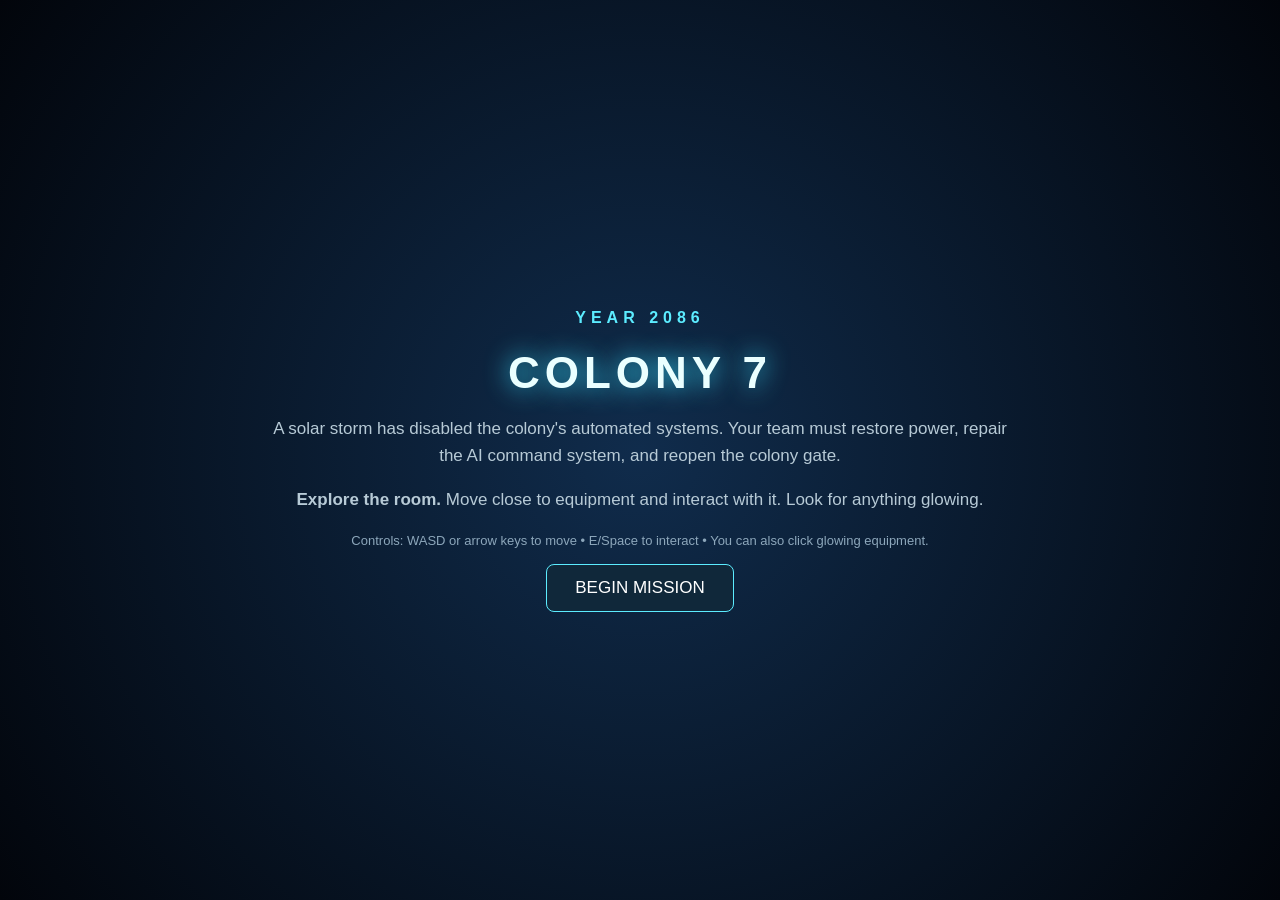
==== index.html @ d38be699 "Rename Future_Ready_2086_v2.html to index.html" ====
<!DOCTYPE html>
<html lang="en">
<head>
<meta charset="UTF-8">
<meta name="viewport" content="width=device-width,initial-scale=1.0">
<title>Future Ready 2086: Colony 7</title>
<style>
  :root{
    --bg:#050914; --panel:#0b1426; --panel2:#101f36; --cyan:#5cecff;
    --green:#62ffb0; --yellow:#ffd85c; --red:#ff6577; --text:#eaf8ff; --muted:#8da7bb;
  }
  *{box-sizing:border-box}
  body{margin:0;background:radial-gradient(circle at 50% 0,#142745 0,#060b16 48%,#02050b 100%);
       color:var(--text);font-family:Inter,Arial,sans-serif;overflow:hidden}
  #app{height:100vh;display:grid;grid-template-rows:72px 1fr 70px}
  header{display:flex;align-items:center;justify-content:space-between;padding:10px 20px;
    background:rgba(5,11,24,.94);border-bottom:1px solid #1f7890;box-shadow:0 0 25px #0ce2ff22}
  .brand{display:flex;gap:13px;align-items:center}.logo{width:46px;height:46px;border:2px solid var(--cyan);
    border-radius:12px;display:grid;place-items:center;font-weight:900;color:var(--cyan);box-shadow:0 0 18px #5cecff55}
  .brand h1{font-size:18px;margin:0;letter-spacing:2px}.brand small{color:var(--muted)}
  .stats{display:flex;gap:12px}.stat{min-width:100px;padding:7px 12px;border:1px solid #1f5266;
    border-radius:10px;background:#091426;text-align:center}.stat b{display:block;color:var(--cyan);font-size:18px}
  main{display:grid;grid-template-columns:260px 1fr 285px;min-height:0}
  aside{padding:15px;background:#07101fdd;border-right:1px solid #173c51;overflow:auto}
  aside.right{border-right:0;border-left:1px solid #173c51}
  h2{font-size:13px;letter-spacing:2px;color:var(--cyan);margin:5px 0 12px}
  .mission{padding:12px;border-radius:10px;background:#0d1b30;border:1px solid #21445b;margin-bottom:10px}
  .mission.active{border-color:var(--cyan);box-shadow:0 0 12px #5cecff22}.mission.done{border-color:#2f8c67;opacity:.75}
  .mission strong{display:block;font-size:13px;margin-bottom:5px}.mission span{font-size:11px;color:var(--muted)}
  #gameWrap{position:relative;min-width:0;min-height:0;background:#02050a}
  canvas{display:block;width:100%;height:100%;cursor:crosshair}
  #hint{position:absolute;left:50%;bottom:18px;transform:translateX(-50%);padding:9px 15px;
    background:#06111de8;border:1px solid var(--cyan);border-radius:8px;color:white;font-size:13px;display:none}
  .inventory{display:grid;grid-template-columns:1fr 1fr;gap:8px}
  .slot{height:72px;border:1px dashed #315a70;border-radius:8px;background:#0a1727;display:flex;
    align-items:center;justify-content:center;text-align:center;padding:5px;font-size:11px;color:var(--muted)}
  .slot.filled{border-style:solid;border-color:var(--green);color:white;background:#0b2a27}
  .log{font-size:11px;color:#a7bfd0;line-height:1.5}.log div{padding:5px 0;border-bottom:1px solid #132a3b}
  footer{display:flex;align-items:center;gap:18px;padding:8px 20px;background:#06101e;border-top:1px solid #173c51}
  .bar{height:8px;flex:1;background:#132235;border-radius:10px;overflow:hidden}.bar i{display:block;height:100%;width:0;background:linear-gradient(90deg,#36d8ff,#62ffb0);transition:.5s}
  button{border:1px solid #39758b;background:#10283a;color:white;border-radius:8px;padding:9px 12px;cursor:pointer}
  button:hover{border-color:var(--cyan);background:#153a50}
  .modal{position:fixed;inset:0;background:#01040bd9;display:none;align-items:center;justify-content:center;z-index:20;padding:20px}
  .modal.open{display:flex}.card{width:min(680px,94vw);max-height:88vh;overflow:auto;background:#09172a;
    border:1px solid var(--cyan);border-radius:16px;padding:22px;box-shadow:0 0 50px #31dfff33}
  .card h3{margin-top:0;color:var(--cyan);letter-spacing:1px}.card p,.card li{color:#bcd0dd;line-height:1.5}
  textarea{width:100%;height:140px;background:#040b15;border:1px solid #315a70;color:white;border-radius:9px;padding:12px;font:14px Arial}
  .actions{display:flex;gap:10px;justify-content:flex-end;margin-top:15px}.score{font-size:36px;color:var(--green);font-weight:900}
  .tag{display:inline-block;padding:4px 7px;border:1px solid #315a70;border-radius:6px;margin:3px;font-size:11px}
  #start{display:flex;background:radial-gradient(circle,#102c4c,#02050b)}
  .intro{text-align:center;max-width:760px}.intro h1{font-size:44px;letter-spacing:5px;margin:0;color:#eaffff;text-shadow:0 0 25px #39dfff}
  .intro h4{color:var(--cyan);letter-spacing:5px}.intro p{font-size:17px;line-height:1.6;color:#b7cad6}
  .intro button{font-size:17px;padding:13px 28px;border-color:var(--cyan)}
  @media(max-width:900px){main{grid-template-columns:190px 1fr}.right{display:none}.stats .stat:nth-child(n+3){display:none}}
</style>
</head>
<body>
<div id="app">
<header>
  <div class="brand"><div class="logo">FR</div><div><h1>FUTURE READY 2086</h1><small>COLONY 7 // TRAINING SIMULATION</small></div></div>
  <div class="stats"><div class="stat"><b id="energy">20</b>ENERGY</div><div class="stat"><b id="credits">0</b>CREDITS</div><div class="stat"><b id="knowledge">0</b>KNOWLEDGE</div></div>
</header>
<main>
<aside>
  <h2>MISSION QUEUE</h2>
  <div id="m1" class="mission active"><strong>01 // RESTORE POWER</strong><span>Recover the battery, cable and solar controller.</span></div>
  <div id="m2" class="mission"><strong>02 // AI COMMAND</strong><span>Repair the maintenance AI with an effective prompt.</span></div>
  <div id="m3" class="mission"><strong>03 // OPEN THE GATE</strong><span>Use your restored systems to unlock the colony exit.</span></div>
  <h2 style="margin-top:22px">CONTROLS</h2>
  <div class="log"><div>WASD / Arrow Keys — move</div><div>Mouse — select objects</div><div>E / Space — interact nearby</div></div>
</aside>
<div id="gameWrap"><canvas id="game"></canvas><div id="hint"></div></div>
<aside class="right">
  <h2>INVENTORY</h2><div class="inventory" id="inventory"></div>
  <h2 style="margin-top:22px">SYSTEM LOG</h2><div class="log" id="log"><div>06:42 // Emergency protocol initiated.</div><div>06:43 // Colony power at 20%.</div></div>
</aside>
</main>
<footer><b>COLONY RESTORATION</b><div class="bar"><i id="progress"></i></div><span id="pct">0%</span><button id="resetBtn" type="button">RESET</button></footer>
</div>

<div class="modal open" id="start">
 <div class="intro"><h4>YEAR 2086</h4><h1>COLONY 7</h1>
 <p>A solar storm has disabled the colony's automated systems. Your team must restore power, repair the AI command system, and reopen the colony gate.</p>
 <p><b>Explore the room.</b> Move close to equipment and interact with it. Look for anything glowing.</p>
 <p style="font-size:13px;color:#8da7bb">Controls: WASD or arrow keys to move • E/Space to interact • You can also click glowing equipment.</p>
 <button id="beginMissionBtn" type="button">BEGIN MISSION</button></div>
</div>

<div class="modal" id="terminal">
 <div class="card"><h3>AI MAINTENANCE TERMINAL</h3>
 <p>The colony AI received this ineffective instruction:</p>
 <p style="padding:10px;background:#050b14;border-left:3px solid var(--red)">"Tell me how to fix the robot."</p>
 <p>Rewrite it as a strong prompt. Include a <b>role</b>, a clear <b>task</b>, useful <b>context</b>, <b>constraints</b>, and the desired <b>output format</b>.</p>
 <div><span class="tag">ROLE</span><span class="tag">TASK</span><span class="tag">CONTEXT</span><span class="tag">CONSTRAINTS</span><span class="tag">OUTPUT</span></div>
 <textarea id="promptText" placeholder="Example: Act as a robotics engineer..."></textarea>
 <div id="promptResult"></div>
 <div class="actions"><button onclick="closeModal('terminal')">CANCEL</button><button onclick="scorePrompt()">ANALYZE PROMPT</button></div>
 </div>
</div>

<div class="modal" id="generator">
 <div class="card"><h3>SOLAR GENERATOR</h3><p id="genText"></p><div class="actions"><button onclick="closeModal('generator')">CLOSE</button><button id="repairBtn" onclick="repairGenerator()">INSTALL COMPONENTS</button></div></div>
</div>

<div class="modal" id="victory">
 <div class="card" style="text-align:center"><h3>COLONY 7 RESTORED</h3><div style="font-size:70px">◈</div>
 <p>Power is stable. The maintenance AI is online. The colony gate is open.</p><div class="score" id="finalScore">100</div><p>FUTURE READY SCORE</p>
 <button onclick="resetGame()">PLAY AGAIN</button></div>
</div>

<script>
const canvas=document.getElementById('game'),ctx=canvas.getContext('2d'),wrap=document.getElementById('gameWrap');
let W=900,H=600,keys={},last=0;
let state={inventory:[],power:false,ai:false,gate:false,energy:20,credits:0,knowledge:0,promptScore:0};
let player={x:120,y:480,r:15,speed:210};
const objects=[
 {id:'battery',name:'Fusion Battery',x:.18,y:.24,w:54,h:44,type:'pickup',icon:'▣'},
 {id:'cable',name:'Power Cable',x:.52,y:.76,w:62,h:26,type:'pickup',icon:'〰'},
 {id:'controller',name:'Solar Controller',x:.76,y:.22,w:58,h:50,type:'pickup',icon:'⌁'},
 {id:'generator',name:'Solar Generator',x:.80,y:.63,w:100,h:86,type:'generator',icon:'⚡'},
 {id:'terminal',name:'AI Terminal',x:.45,y:.27,w:100,h:70,type:'terminal',icon:'AI'},
 {id:'gate',name:'Colony Gate',x:.91,y:.43,w:55,h:145,type:'gate',icon:'⇥'}
];
function resize(){const r=wrap.getBoundingClientRect();canvas.width=r.width*devicePixelRatio;canvas.height=r.height*devicePixelRatio;ctx.setTransform(devicePixelRatio,0,0,devicePixelRatio,0,0);W=r.width;H=r.height}
addEventListener('resize',resize);resize();
addEventListener('keydown',e=>{keys[e.key.toLowerCase()]=true;if((e.key==='e'||e.key===' ')&&!document.querySelector('.modal.open:not(#start)')) interactNearest()});
addEventListener('keyup',e=>keys[e.key.toLowerCase()]=false);
canvas.addEventListener('click',e=>{const r=canvas.getBoundingClientRect(),mx=e.clientX-r.left,my=e.clientY-r.top;
 let hit=objects.find(o=>!state.inventory.includes(o.id)&&Math.abs(mx-o.x*W)<o.w/2+15&&Math.abs(my-o.y*H)<o.h/2+15);
 if(hit) interact(hit,true);
});
function closeStart(){document.getElementById('start').classList.remove('open');log('Mission started. Search the habitat for power components.')}
function closeModal(id){document.getElementById(id).classList.remove('open')}
function log(t){const el=document.getElementById('log'),d=document.createElement('div');d.textContent=new Date().toLocaleTimeString([], {hour:'2-digit',minute:'2-digit'})+' // '+t;el.prepend(d)}
function near(o){return Math.hypot(player.x-o.x*W,player.y-o.y*H)<105}
function interactNearest(){let os=objects.filter(o=>!state.inventory.includes(o.id)&&near(o));if(os.length) interact(os.sort((a,b)=>Math.hypot(player.x-a.x*W,player.y-a.y*H)-Math.hypot(player.x-b.x*W,player.y-b.y*H))[0])}
function interact(o,mouse=false){
 if(o.type==='pickup'){if(!mouse&&!near(o))return; state.inventory.push(o.id);state.credits+=10;log('Recovered '+o.name+'.');updateUI();return}
 if(!mouse&&!near(o))return;
 if(o.type==='generator'){document.getElementById('generator').classList.add('open');let missing=['battery','cable','controller'].filter(x=>!state.inventory.includes(x));
 document.getElementById('genText').textContent=state.power?'Generator online. Colony power is stable.':missing.length?'Missing components: '+missing.map(x=>objects.find(o=>o.id===x).name).join(', ')+'.':'All components detected. Install them to restore power.';
 document.getElementById('repairBtn').style.display=state.power||missing.length?'none':'inline-block'}
 if(o.type==='terminal'){if(!state.power){log('AI Terminal has no power.');flashHint('RESTORE POWER FIRST');return} if(state.ai){flashHint('AI SYSTEM ONLINE');return} document.getElementById('terminal').classList.add('open')}
 if(o.type==='gate'){if(state.power&&state.ai){state.gate=true;state.credits+=50;log('Colony gate opened. Mission complete.');updateUI();setTimeout(()=>document.getElementById('victory').classList.add('open'),500)}else flashHint('GATE LOCKED — RESTORE POWER + AI')}
}
function repairGenerator(){state.power=true;state.energy=100;state.credits+=30;state.knowledge+=20;closeModal('generator');log('Solar generator restored. AI terminal now available.');updateUI()}
function scorePrompt(){
 const t=document.getElementById('promptText').value.toLowerCase();let score=0,found=[];
 const tests=[
  ['ROLE',/(act as|you are|expert|engineer|technician|specialist)/],
  ['TASK',/(repair|diagnose|fix|troubleshoot|restore|identify)/],
  ['CONTEXT',/(robot|colony|maintenance|model|system|symptom|power)/],
  ['CONSTRAINTS',/(must|do not|only|limit|safe|without|constraint|avoid|step)/],
  ['OUTPUT',/(list|table|steps|checklist|format|bullet|procedure|response)/]
 ];
 tests.forEach(([n,r])=>{if(r.test(t)){score+=20;found.push(n)}});
 if(t.trim().length<50)score=Math.min(score,40);
 document.getElementById('promptResult').innerHTML='<p>Prompt Engineering Score: <span class="score">'+score+'</span>/100</p><p>Detected: '+(found.join(' • ')||'none yet')+'</p>';
 if(score>=80){state.ai=true;state.promptScore=score;state.knowledge+=score;state.credits+=40;log('AI command system restored with a '+score+'/100 prompt.');updateUI();setTimeout(()=>closeModal('terminal'),1000)}
}
function updateUI(){
 document.getElementById('energy').textContent=state.energy;document.getElementById('credits').textContent=state.credits;document.getElementById('knowledge').textContent=state.knowledge;
 const inv=document.getElementById('inventory');inv.innerHTML='';
 ['battery','cable','controller','core'].forEach(id=>{let d=document.createElement('div'),o=objects.find(x=>x.id===id);d.className='slot '+(state.inventory.includes(id)?'filled':'');d.textContent=state.inventory.includes(id)?(o?o.name:'AI Core'):'EMPTY SLOT';inv.appendChild(d)});
 let progress=(state.power?45:0)+(state.ai?40:0)+(state.gate?15:0);document.getElementById('progress').style.width=progress+'%';document.getElementById('pct').textContent=progress+'%';
 document.getElementById('m1').className='mission '+(state.power?'done':'active');document.getElementById('m2').className='mission '+(state.ai?'done':state.power?'active':'');document.getElementById('m3').className='mission '+(state.gate?'done':state.ai?'active':'');
 document.getElementById('finalScore').textContent=Math.round((state.promptScore||80)*.6+40);
 localStorage.setItem('futureReady2086',JSON.stringify(state));
}
function flashHint(t){let h=document.getElementById('hint');h.textContent=t;h.style.display='block';clearTimeout(h._t);h._t=setTimeout(()=>h.style.display='none',1600)}
function resetGame(){localStorage.removeItem('futureReady2086');location.reload()}
function draw(){
 ctx.clearRect(0,0,W,H);
 let g=ctx.createLinearGradient(0,0,0,H);g.addColorStop(0,'#0a1830');g.addColorStop(1,'#030914');ctx.fillStyle=g;ctx.fillRect(0,0,W,H);
 ctx.strokeStyle='#17344a';ctx.lineWidth=1;
 for(let x=0;x<W;x+=50){ctx.beginPath();ctx.moveTo(x,0);ctx.lineTo(x,H);ctx.stroke()}
 for(let y=0;y<H;y+=50){ctx.beginPath();ctx.moveTo(0,y);ctx.lineTo(W,y);ctx.stroke()}
 // room fixtures
 ctx.fillStyle='#0b2032';ctx.fillRect(W*.06,H*.08,W*.88,18);ctx.fillRect(W*.06,H*.88,W*.88,18);
 ctx.fillStyle=state.power?'#123e43':'#182331';ctx.fillRect(W*.12,H*.42,W*.25,H*.18);ctx.fillRect(W*.58,H*.40,W*.20,H*.16);
 ctx.fillStyle=state.power?'#5cecff':'#26394a';for(let i=0;i<7;i++)ctx.fillRect(W*(.13+i*.11),H*.10,50,4);
 objects.forEach(o=>{
  if(state.inventory.includes(o.id))return;
  let x=o.x*W,y=o.y*H,active=(o.type==='terminal'&&state.power&&!state.ai)||(o.type==='generator'&&!state.power)||(o.type==='gate'&&state.ai)||o.type==='pickup';
  ctx.save();ctx.shadowBlur=active?22:4;ctx.shadowColor=active?'#5cecff':'#203848';ctx.fillStyle=o.type==='gate'?(state.gate?'#123f32':'#14283c'):'#10283a';
  ctx.strokeStyle=active?'#5cecff':'#315267';ctx.lineWidth=2;ctx.fillRect(x-o.w/2,y-o.h/2,o.w,o.h);ctx.strokeRect(x-o.w/2,y-o.h/2,o.w,o.h);
  ctx.shadowBlur=0;ctx.fillStyle=active?'#bff9ff':'#7893a6';ctx.font='bold 15px Arial';ctx.textAlign='center';ctx.textBaseline='middle';ctx.fillText(o.icon,x,y);
  ctx.font='10px Arial';ctx.fillStyle='#9bb4c5';ctx.fillText(o.name.toUpperCase(),x,y+o.h/2+13);ctx.restore();
 });
 // player
 ctx.save();ctx.shadowBlur=18;ctx.shadowColor='#62ffb0';ctx.fillStyle='#62ffb0';ctx.beginPath();ctx.arc(player.x,player.y,player.r,0,Math.PI*2);ctx.fill();
 ctx.shadowBlur=0;ctx.fillStyle='#06120f';ctx.beginPath();ctx.arc(player.x,player.y,7,0,Math.PI*2);ctx.fill();ctx.restore();
 let n=objects.find(o=>!state.inventory.includes(o.id)&&near(o));let h=document.getElementById('hint');
 if(n&&!document.querySelector('.modal.open')){h.textContent='E / SPACE — INTERACT: '+n.name.toUpperCase();h.style.display='block'}else if(!h._t)h.style.display='none';
}
function loop(ts){let dt=Math.min((ts-last)/1000,.03);last=ts;if(!document.querySelector('.modal.open')){
 let dx=(keys.d||keys.arrowright?1:0)-(keys.a||keys.arrowleft?1:0),dy=(keys.s||keys.arrowdown?1:0)-(keys.w||keys.arrowup?1:0);
 if(dx||dy){let l=Math.hypot(dx,dy);player.x+=dx/l*player.speed*dt;player.y+=dy/l*player.speed*dt;player.x=Math.max(25,Math.min(W-25,player.x));player.y=Math.max(25,Math.min(H-25,player.y))}
 } draw();requestAnimationFrame(loop)}

// Robust controls for local-file / browser preview environments.
document.getElementById('beginMissionBtn').addEventListener('click', function(e){
  e.preventDefault();
  closeStart();
  canvas.focus();
});
document.getElementById('resetBtn').addEventListener('click', function(e){
  e.preventDefault();
  resetGame();
});
canvas.setAttribute('tabindex','0');

updateUI();requestAnimationFrame(loop);
</script>
</body>
</html>
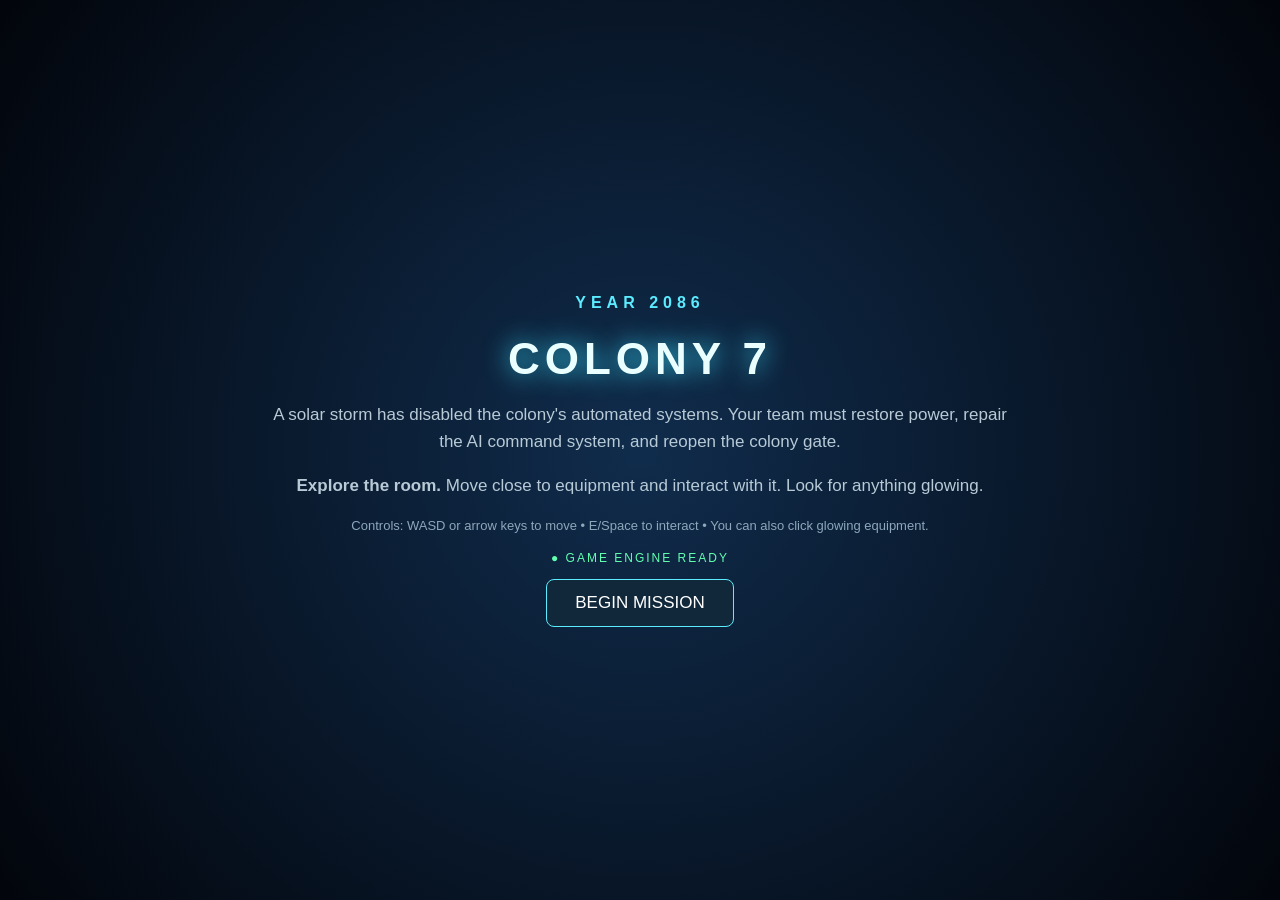
==== commit fdd6fbd4: "Update game initialization and mission start logic" ====
--- a/index.html
+++ b/index.html
@@ -57,7 +57,7 @@
 <body>
 <div id="app">
 <header>
-  <div class="brand"><div class="logo">FR</div><div><h1>FUTURE READY 2086</h1><small>COLONY 7 // TRAINING SIMULATION</small></div></div>
+  <div class="brand"><div class="logo">FR</div><div><h1>FUTURE READY 2086</h1><small>COLONY 7 // TRAINING SIMULATION // BUILD 3</small></div></div>
   <div class="stats"><div class="stat"><b id="energy">20</b>ENERGY</div><div class="stat"><b id="credits">0</b>CREDITS</div><div class="stat"><b id="knowledge">0</b>KNOWLEDGE</div></div>
 </header>
 <main>
@@ -83,6 +83,7 @@
  <p>A solar storm has disabled the colony's automated systems. Your team must restore power, repair the AI command system, and reopen the colony gate.</p>
  <p><b>Explore the room.</b> Move close to equipment and interact with it. Look for anything glowing.</p>
  <p style="font-size:13px;color:#8da7bb">Controls: WASD or arrow keys to move • E/Space to interact • You can also click glowing equipment.</p>
+ <div id="engineStatus" style="margin:14px auto;color:#ffd85c;font-size:12px;letter-spacing:2px">INITIALIZING GAME ENGINE…</div>
  <button id="beginMissionBtn" type="button">BEGIN MISSION</button></div>
 </div>
 
@@ -198,19 +199,57 @@
  if(dx||dy){let l=Math.hypot(dx,dy);player.x+=dx/l*player.speed*dt;player.y+=dy/l*player.speed*dt;player.x=Math.max(25,Math.min(W-25,player.x));player.y=Math.max(25,Math.min(H-25,player.y))}
  } draw();requestAnimationFrame(loop)}
 
-// Robust controls for local-file / browser preview environments.
-document.getElementById('beginMissionBtn').addEventListener('click', function(e){
-  e.preventDefault();
-  closeStart();
-  canvas.focus();
+// ---- Defensive startup / Firefox + Chrome compatible ----
+function showFatalError(message){
+  var status = document.getElementById('engineStatus');
+  if(status){
+    status.style.color='#ff6577';
+    status.textContent='GAME ERROR: '+message;
+  }
+}
+window.addEventListener('error', function(ev){
+  showFatalError(ev.message || 'Unknown JavaScript error');
 });
-document.getElementById('resetBtn').addEventListener('click', function(e){
-  e.preventDefault();
-  resetGame();
-});
-canvas.setAttribute('tabindex','0');
-
-updateUI();requestAnimationFrame(loop);
+
+function beginMission(){
+  var intro = document.getElementById('start');
+  if(intro) intro.style.display='none';
+  try {
+    canvas.focus();
+    log('Mission started. Search the habitat for power components.');
+  } catch(err) {
+    console.error(err);
+  }
+}
+
+(function boot(){
+  try{
+    var begin = document.getElementById('beginMissionBtn');
+    var reset = document.getElementById('resetBtn');
+    if(!begin) throw new Error('Begin Mission button not found');
+    begin.onclick = function(ev){
+      if(ev) ev.preventDefault();
+      beginMission();
+      return false;
+    };
+    if(reset) reset.onclick = function(ev){
+      if(ev) ev.preventDefault();
+      resetGame();
+      return false;
+    };
+    canvas.setAttribute('tabindex','0');
+    updateUI();
+    var status=document.getElementById('engineStatus');
+    if(status){
+      status.style.color='#62ffb0';
+      status.textContent='● GAME ENGINE READY';
+    }
+    requestAnimationFrame(loop);
+  }catch(err){
+    console.error(err);
+    showFatalError(err.message || String(err));
+  }
+})();
 </script>
 </body>
 </html>
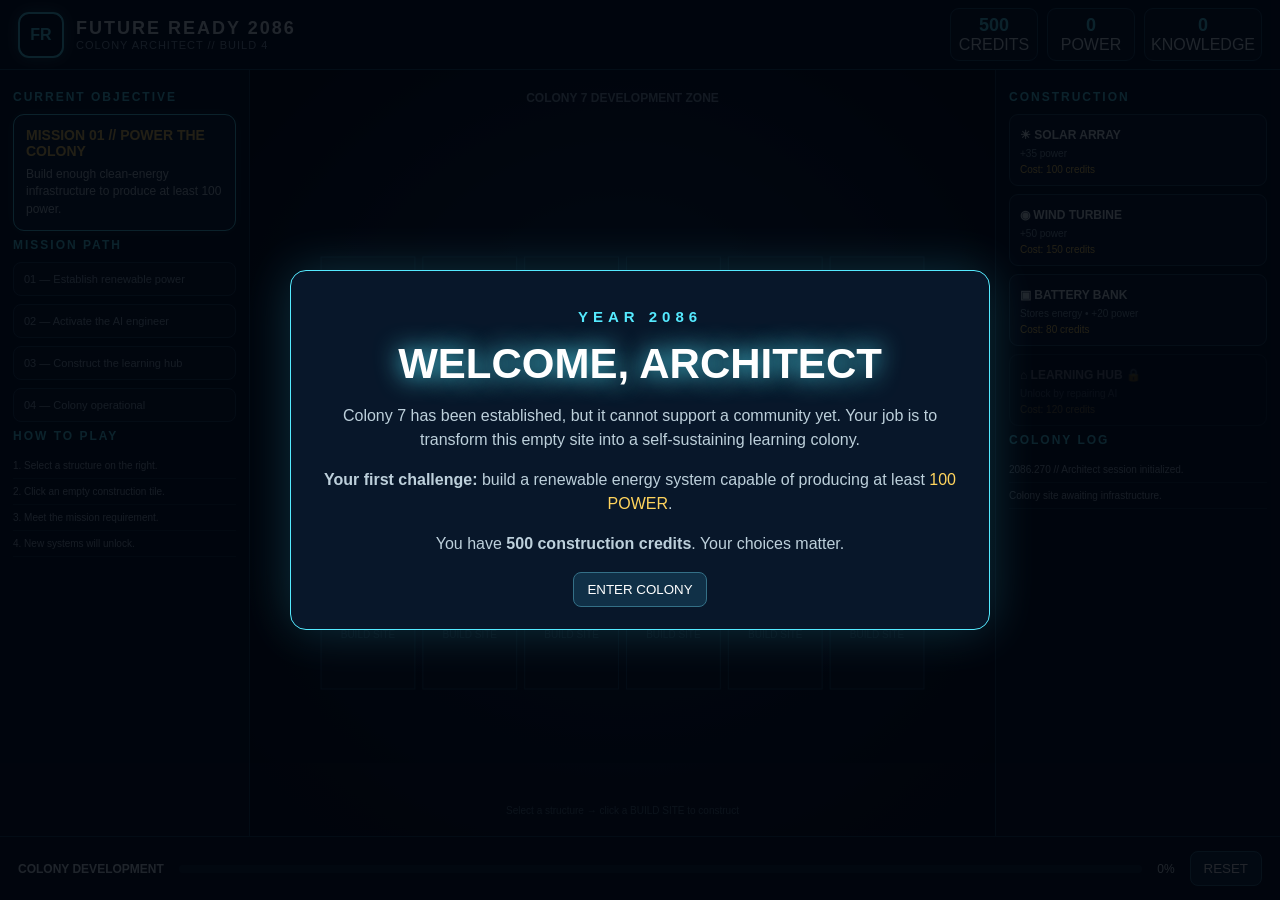
==== commit 5b31ee3c: "Update index.html" ====
--- a/index.html
+++ b/index.html
@@ -1,255 +1,122 @@
-<!DOCTYPE html>
+<!doctype html>
 <html lang="en">
 <head>
-<meta charset="UTF-8">
-<meta name="viewport" content="width=device-width,initial-scale=1.0">
-<title>Future Ready 2086: Colony 7</title>
+<meta charset="utf-8"><meta name="viewport" content="width=device-width,initial-scale=1">
+<title>Future Ready 2086 — Colony Architect</title>
 <style>
-  :root{
-    --bg:#050914; --panel:#0b1426; --panel2:#101f36; --cyan:#5cecff;
-    --green:#62ffb0; --yellow:#ffd85c; --red:#ff6577; --text:#eaf8ff; --muted:#8da7bb;
-  }
-  *{box-sizing:border-box}
-  body{margin:0;background:radial-gradient(circle at 50% 0,#142745 0,#060b16 48%,#02050b 100%);
-       color:var(--text);font-family:Inter,Arial,sans-serif;overflow:hidden}
-  #app{height:100vh;display:grid;grid-template-rows:72px 1fr 70px}
-  header{display:flex;align-items:center;justify-content:space-between;padding:10px 20px;
-    background:rgba(5,11,24,.94);border-bottom:1px solid #1f7890;box-shadow:0 0 25px #0ce2ff22}
-  .brand{display:flex;gap:13px;align-items:center}.logo{width:46px;height:46px;border:2px solid var(--cyan);
-    border-radius:12px;display:grid;place-items:center;font-weight:900;color:var(--cyan);box-shadow:0 0 18px #5cecff55}
-  .brand h1{font-size:18px;margin:0;letter-spacing:2px}.brand small{color:var(--muted)}
-  .stats{display:flex;gap:12px}.stat{min-width:100px;padding:7px 12px;border:1px solid #1f5266;
-    border-radius:10px;background:#091426;text-align:center}.stat b{display:block;color:var(--cyan);font-size:18px}
-  main{display:grid;grid-template-columns:260px 1fr 285px;min-height:0}
-  aside{padding:15px;background:#07101fdd;border-right:1px solid #173c51;overflow:auto}
-  aside.right{border-right:0;border-left:1px solid #173c51}
-  h2{font-size:13px;letter-spacing:2px;color:var(--cyan);margin:5px 0 12px}
-  .mission{padding:12px;border-radius:10px;background:#0d1b30;border:1px solid #21445b;margin-bottom:10px}
-  .mission.active{border-color:var(--cyan);box-shadow:0 0 12px #5cecff22}.mission.done{border-color:#2f8c67;opacity:.75}
-  .mission strong{display:block;font-size:13px;margin-bottom:5px}.mission span{font-size:11px;color:var(--muted)}
-  #gameWrap{position:relative;min-width:0;min-height:0;background:#02050a}
-  canvas{display:block;width:100%;height:100%;cursor:crosshair}
-  #hint{position:absolute;left:50%;bottom:18px;transform:translateX(-50%);padding:9px 15px;
-    background:#06111de8;border:1px solid var(--cyan);border-radius:8px;color:white;font-size:13px;display:none}
-  .inventory{display:grid;grid-template-columns:1fr 1fr;gap:8px}
-  .slot{height:72px;border:1px dashed #315a70;border-radius:8px;background:#0a1727;display:flex;
-    align-items:center;justify-content:center;text-align:center;padding:5px;font-size:11px;color:var(--muted)}
-  .slot.filled{border-style:solid;border-color:var(--green);color:white;background:#0b2a27}
-  .log{font-size:11px;color:#a7bfd0;line-height:1.5}.log div{padding:5px 0;border-bottom:1px solid #132a3b}
-  footer{display:flex;align-items:center;gap:18px;padding:8px 20px;background:#06101e;border-top:1px solid #173c51}
-  .bar{height:8px;flex:1;background:#132235;border-radius:10px;overflow:hidden}.bar i{display:block;height:100%;width:0;background:linear-gradient(90deg,#36d8ff,#62ffb0);transition:.5s}
-  button{border:1px solid #39758b;background:#10283a;color:white;border-radius:8px;padding:9px 12px;cursor:pointer}
-  button:hover{border-color:var(--cyan);background:#153a50}
-  .modal{position:fixed;inset:0;background:#01040bd9;display:none;align-items:center;justify-content:center;z-index:20;padding:20px}
-  .modal.open{display:flex}.card{width:min(680px,94vw);max-height:88vh;overflow:auto;background:#09172a;
-    border:1px solid var(--cyan);border-radius:16px;padding:22px;box-shadow:0 0 50px #31dfff33}
-  .card h3{margin-top:0;color:var(--cyan);letter-spacing:1px}.card p,.card li{color:#bcd0dd;line-height:1.5}
-  textarea{width:100%;height:140px;background:#040b15;border:1px solid #315a70;color:white;border-radius:9px;padding:12px;font:14px Arial}
-  .actions{display:flex;gap:10px;justify-content:flex-end;margin-top:15px}.score{font-size:36px;color:var(--green);font-weight:900}
-  .tag{display:inline-block;padding:4px 7px;border:1px solid #315a70;border-radius:6px;margin:3px;font-size:11px}
-  #start{display:flex;background:radial-gradient(circle,#102c4c,#02050b)}
-  .intro{text-align:center;max-width:760px}.intro h1{font-size:44px;letter-spacing:5px;margin:0;color:#eaffff;text-shadow:0 0 25px #39dfff}
-  .intro h4{color:var(--cyan);letter-spacing:5px}.intro p{font-size:17px;line-height:1.6;color:#b7cad6}
-  .intro button{font-size:17px;padding:13px 28px;border-color:var(--cyan)}
-  @media(max-width:900px){main{grid-template-columns:190px 1fr}.right{display:none}.stats .stat:nth-child(n+3){display:none}}
+:root{--bg:#040914;--p:#081526;--p2:#0d2035;--c:#55eaff;--g:#61ffad;--y:#ffd45d;--r:#ff6578;--t:#ecfbff;--m:#8eaabd}
+*{box-sizing:border-box}body{margin:0;background:#030712;color:var(--t);font-family:Arial,sans-serif;overflow:hidden}
+#app{height:100vh;display:grid;grid-template-rows:70px 1fr 64px}
+header{display:flex;align-items:center;justify-content:space-between;padding:8px 18px;background:#06101e;border-bottom:1px solid #1b5269}
+.brand{display:flex;gap:12px;align-items:center}.logo{width:46px;height:46px;border:2px solid var(--c);border-radius:11px;display:grid;place-items:center;color:var(--c);font-weight:bold;box-shadow:0 0 16px #55eaff55}
+h1{font-size:18px;letter-spacing:2px;margin:0}.sub{font-size:11px;color:var(--m);letter-spacing:1px}
+.stats{display:flex;gap:9px}.stat{min-width:88px;text-align:center;border:1px solid #24526a;background:#09192a;border-radius:9px;padding:6px}.stat b{display:block;color:var(--c);font-size:18px}
+main{display:grid;grid-template-columns:250px 1fr 285px;min-height:0}
+aside{background:#06111f;padding:13px;border-right:1px solid #194057;overflow:auto}aside.right{border-right:0;border-left:1px solid #194057}
+h2{font-size:12px;letter-spacing:2px;color:var(--c);margin:7px 0 10px}
+.objective{border:1px solid var(--c);background:#0b2134;border-radius:11px;padding:12px;box-shadow:0 0 18px #55eaff18}
+.objective b{display:block;color:var(--y);font-size:14px;margin-bottom:7px}.objective p{font-size:12px;line-height:1.45;color:#c1d5df;margin:0}
+.step{padding:10px;margin-top:8px;border:1px solid #23455b;border-radius:8px;background:#0a192a;font-size:11px;color:#9eb7c7}.step.done{border-color:#347d62;color:var(--g)}
+#world{position:relative;overflow:hidden;background:radial-gradient(circle at 50% 30%,#112946,#030813 68%);user-select:none}
+canvas{display:block;width:100%;height:100%}
+#toast{position:absolute;top:15px;left:50%;transform:translateX(-50%);padding:9px 14px;background:#071422e8;border:1px solid var(--c);border-radius:8px;display:none;font-size:12px}
+.shop{display:grid;gap:8px}.card{border:1px solid #285168;background:#0a1a2c;border-radius:9px;padding:10px;cursor:pointer;transition:.15s}.card:hover{border-color:var(--c);transform:translateY(-1px)}.card.selected{border-color:var(--y);box-shadow:0 0 12px #ffd45d33}
+.card b{font-size:12px}.card span{display:block;font-size:10px;color:var(--m);margin-top:5px}.cost{color:var(--y)!important}
+.log{font-size:10px;color:#a5bdcc;line-height:1.5}.log div{padding:5px 0;border-bottom:1px solid #142c3e}
+footer{display:flex;align-items:center;gap:15px;padding:8px 18px;background:#06101e;border-top:1px solid #194057;font-size:12px}
+.bar{height:8px;flex:1;background:#112438;border-radius:10px;overflow:hidden}.bar i{display:block;height:100%;width:0;background:linear-gradient(90deg,#4adfff,#61ffad);transition:.4s}
+button{background:#103047;color:white;border:1px solid #347087;border-radius:8px;padding:9px 13px;cursor:pointer}button:hover{border-color:var(--c)}
+.modal{position:fixed;inset:0;background:#01040bdd;display:none;align-items:center;justify-content:center;z-index:30;padding:18px}.modal.open{display:flex}
+.panel{width:min(700px,95vw);max-height:90vh;overflow:auto;background:#08172a;border:1px solid var(--c);border-radius:16px;padding:22px;box-shadow:0 0 50px #40dfff33}
+.panel h3{color:var(--c);letter-spacing:1px}.hero{text-align:center}.hero h3{font-size:15px;letter-spacing:5px}.hero h4{font-size:42px;margin:8px;color:white;text-shadow:0 0 25px #55eaff}
+.panel p,.panel li{color:#bdd0db;line-height:1.5}.panel textarea{width:100%;height:125px;background:#040b15;border:1px solid #315a70;color:white;border-radius:8px;padding:10px}
+.actions{display:flex;justify-content:flex-end;gap:9px;margin-top:15px}.bigscore{font-size:34px;color:var(--g);font-weight:bold}
+.badge{display:inline-block;border:1px solid #315a70;padding:4px 6px;border-radius:5px;font-size:10px;margin:2px}
+#cursorLabel{position:absolute;pointer-events:none;padding:5px 7px;border-radius:5px;background:#06101edb;border:1px solid #36677d;font-size:10px;display:none}
+@media(max-width:900px){main{grid-template-columns:200px 1fr}.right{display:none}}
 </style>
 </head>
 <body>
 <div id="app">
-<header>
-  <div class="brand"><div class="logo">FR</div><div><h1>FUTURE READY 2086</h1><small>COLONY 7 // TRAINING SIMULATION // BUILD 3</small></div></div>
-  <div class="stats"><div class="stat"><b id="energy">20</b>ENERGY</div><div class="stat"><b id="credits">0</b>CREDITS</div><div class="stat"><b id="knowledge">0</b>KNOWLEDGE</div></div>
-</header>
+<header><div class="brand"><div class="logo">FR</div><div><h1>FUTURE READY 2086</h1><div class="sub">COLONY ARCHITECT // BUILD 4</div></div></div>
+<div class="stats"><div class="stat"><b id="credits">500</b>CREDITS</div><div class="stat"><b id="power">0</b>POWER</div><div class="stat"><b id="knowledge">0</b>KNOWLEDGE</div></div></header>
 <main>
 <aside>
-  <h2>MISSION QUEUE</h2>
-  <div id="m1" class="mission active"><strong>01 // RESTORE POWER</strong><span>Recover the battery, cable and solar controller.</span></div>
-  <div id="m2" class="mission"><strong>02 // AI COMMAND</strong><span>Repair the maintenance AI with an effective prompt.</span></div>
-  <div id="m3" class="mission"><strong>03 // OPEN THE GATE</strong><span>Use your restored systems to unlock the colony exit.</span></div>
-  <h2 style="margin-top:22px">CONTROLS</h2>
-  <div class="log"><div>WASD / Arrow Keys — move</div><div>Mouse — select objects</div><div>E / Space — interact nearby</div></div>
+<h2>CURRENT OBJECTIVE</h2><div class="objective"><b id="objTitle">MISSION 01 // POWER THE COLONY</b><p id="objText">Build enough clean-energy infrastructure to produce at least 100 power.</p></div>
+<h2>MISSION PATH</h2>
+<div class="step" id="s1">01 — Establish renewable power</div><div class="step" id="s2">02 — Activate the AI engineer</div><div class="step" id="s3">03 — Construct the learning hub</div><div class="step" id="s4">04 — Colony operational</div>
+<h2>HOW TO PLAY</h2><div class="log"><div>1. Select a structure on the right.</div><div>2. Click an empty construction tile.</div><div>3. Meet the mission requirement.</div><div>4. New systems will unlock.</div></div>
 </aside>
-<div id="gameWrap"><canvas id="game"></canvas><div id="hint"></div></div>
+<div id="world"><canvas id="game"></canvas><div id="toast"></div><div id="cursorLabel"></div></div>
 <aside class="right">
-  <h2>INVENTORY</h2><div class="inventory" id="inventory"></div>
-  <h2 style="margin-top:22px">SYSTEM LOG</h2><div class="log" id="log"><div>06:42 // Emergency protocol initiated.</div><div>06:43 // Colony power at 20%.</div></div>
+<h2>CONSTRUCTION</h2><div class="shop">
+<div class="card" data-build="solar"><b>☀ SOLAR ARRAY</b><span>+35 power</span><span class="cost">Cost: 100 credits</span></div>
+<div class="card" data-build="wind"><b>◉ WIND TURBINE</b><span>+50 power</span><span class="cost">Cost: 150 credits</span></div>
+<div class="card" data-build="battery"><b>▣ BATTERY BANK</b><span>Stores energy • +20 power</span><span class="cost">Cost: 80 credits</span></div>
+<div class="card locked" id="hubCard" data-build="hub" style="opacity:.45"><b>⌂ LEARNING HUB 🔒</b><span>Unlock by repairing AI</span><span class="cost">Cost: 120 credits</span></div>
+</div>
+<h2>COLONY LOG</h2><div id="log" class="log"><div>2086.270 // Architect session initialized.</div><div>Colony site awaiting infrastructure.</div></div>
 </aside>
 </main>
-<footer><b>COLONY RESTORATION</b><div class="bar"><i id="progress"></i></div><span id="pct">0%</span><button id="resetBtn" type="button">RESET</button></footer>
+<footer><b>COLONY DEVELOPMENT</b><div class="bar"><i id="progress"></i></div><span id="pct">0%</span><button id="aiBtn" style="display:none">AI TERMINAL</button><button id="reset">RESET</button></footer>
 </div>
 
-<div class="modal open" id="start">
- <div class="intro"><h4>YEAR 2086</h4><h1>COLONY 7</h1>
- <p>A solar storm has disabled the colony's automated systems. Your team must restore power, repair the AI command system, and reopen the colony gate.</p>
- <p><b>Explore the room.</b> Move close to equipment and interact with it. Look for anything glowing.</p>
- <p style="font-size:13px;color:#8da7bb">Controls: WASD or arrow keys to move • E/Space to interact • You can also click glowing equipment.</p>
- <div id="engineStatus" style="margin:14px auto;color:#ffd85c;font-size:12px;letter-spacing:2px">INITIALIZING GAME ENGINE…</div>
- <button id="beginMissionBtn" type="button">BEGIN MISSION</button></div>
-</div>
+<div class="modal open" id="intro"><div class="panel hero"><h3>YEAR 2086</h3><h4>WELCOME, ARCHITECT</h4><p>Colony 7 has been established, but it cannot support a community yet. Your job is to transform this empty site into a self-sustaining learning colony.</p><p><b>Your first challenge:</b> build a renewable energy system capable of producing at least <span style="color:#ffd45d">100 POWER</span>.</p><p>You have <b>500 construction credits</b>. Your choices matter.</p><button id="begin">ENTER COLONY</button></div></div>
 
-<div class="modal" id="terminal">
- <div class="card"><h3>AI MAINTENANCE TERMINAL</h3>
- <p>The colony AI received this ineffective instruction:</p>
- <p style="padding:10px;background:#050b14;border-left:3px solid var(--red)">"Tell me how to fix the robot."</p>
- <p>Rewrite it as a strong prompt. Include a <b>role</b>, a clear <b>task</b>, useful <b>context</b>, <b>constraints</b>, and the desired <b>output format</b>.</p>
- <div><span class="tag">ROLE</span><span class="tag">TASK</span><span class="tag">CONTEXT</span><span class="tag">CONSTRAINTS</span><span class="tag">OUTPUT</span></div>
- <textarea id="promptText" placeholder="Example: Act as a robotics engineer..."></textarea>
- <div id="promptResult"></div>
- <div class="actions"><button onclick="closeModal('terminal')">CANCEL</button><button onclick="scorePrompt()">ANALYZE PROMPT</button></div>
- </div>
-</div>
+<div class="modal" id="aiModal"><div class="panel"><h3>MISSION 02 // ACTIVATE THE AI ENGINEER</h3>
+<p>The colony's construction AI cannot interpret its current instruction:</p><p style="border-left:3px solid var(--r);padding:10px;background:#050b14">"Help us build a school."</p>
+<p>Create a stronger prompt telling the AI to design a futuristic learning hub. Include a <b>role</b>, <b>task</b>, <b>context</b>, <b>constraints</b>, and desired <b>output</b>.</p>
+<div><span class="badge">ROLE</span><span class="badge">TASK</span><span class="badge">CONTEXT</span><span class="badge">CONSTRAINTS</span><span class="badge">OUTPUT</span></div>
+<textarea id="prompt" placeholder="Act as a sustainable architect..."></textarea><div id="analysis"></div>
+<div class="actions"><button id="closeAI">CLOSE</button><button id="analyze">ANALYZE PROMPT</button></div></div></div>
 
-<div class="modal" id="generator">
- <div class="card"><h3>SOLAR GENERATOR</h3><p id="genText"></p><div class="actions"><button onclick="closeModal('generator')">CLOSE</button><button id="repairBtn" onclick="repairGenerator()">INSTALL COMPONENTS</button></div></div>
-</div>
-
-<div class="modal" id="victory">
- <div class="card" style="text-align:center"><h3>COLONY 7 RESTORED</h3><div style="font-size:70px">◈</div>
- <p>Power is stable. The maintenance AI is online. The colony gate is open.</p><div class="score" id="finalScore">100</div><p>FUTURE READY SCORE</p>
- <button onclick="resetGame()">PLAY AGAIN</button></div>
-</div>
+<div class="modal" id="win"><div class="panel hero"><h3>COLONY STATUS</h3><h4>OPERATIONAL</h4><p>You established clean power, activated the AI engineer, and constructed the colony's first learning hub.</p><div class="bigscore" id="score">100</div><p>FUTURE READY SCORE</p><button onclick="location.reload()">BUILD AGAIN</button></div></div>
 
 <script>
-const canvas=document.getElementById('game'),ctx=canvas.getContext('2d'),wrap=document.getElementById('gameWrap');
-let W=900,H=600,keys={},last=0;
-let state={inventory:[],power:false,ai:false,gate:false,energy:20,credits:0,knowledge:0,promptScore:0};
-let player={x:120,y:480,r:15,speed:210};
-const objects=[
- {id:'battery',name:'Fusion Battery',x:.18,y:.24,w:54,h:44,type:'pickup',icon:'▣'},
- {id:'cable',name:'Power Cable',x:.52,y:.76,w:62,h:26,type:'pickup',icon:'〰'},
- {id:'controller',name:'Solar Controller',x:.76,y:.22,w:58,h:50,type:'pickup',icon:'⌁'},
- {id:'generator',name:'Solar Generator',x:.80,y:.63,w:100,h:86,type:'generator',icon:'⚡'},
- {id:'terminal',name:'AI Terminal',x:.45,y:.27,w:100,h:70,type:'terminal',icon:'AI'},
- {id:'gate',name:'Colony Gate',x:.91,y:.43,w:55,h:145,type:'gate',icon:'⇥'}
-];
-function resize(){const r=wrap.getBoundingClientRect();canvas.width=r.width*devicePixelRatio;canvas.height=r.height*devicePixelRatio;ctx.setTransform(devicePixelRatio,0,0,devicePixelRatio,0,0);W=r.width;H=r.height}
-addEventListener('resize',resize);resize();
-addEventListener('keydown',e=>{keys[e.key.toLowerCase()]=true;if((e.key==='e'||e.key===' ')&&!document.querySelector('.modal.open:not(#start)')) interactNearest()});
-addEventListener('keyup',e=>keys[e.key.toLowerCase()]=false);
-canvas.addEventListener('click',e=>{const r=canvas.getBoundingClientRect(),mx=e.clientX-r.left,my=e.clientY-r.top;
- let hit=objects.find(o=>!state.inventory.includes(o.id)&&Math.abs(mx-o.x*W)<o.w/2+15&&Math.abs(my-o.y*H)<o.h/2+15);
- if(hit) interact(hit,true);
-});
-function closeStart(){document.getElementById('start').classList.remove('open');log('Mission started. Search the habitat for power components.')}
-function closeModal(id){document.getElementById(id).classList.remove('open')}
-function log(t){const el=document.getElementById('log'),d=document.createElement('div');d.textContent=new Date().toLocaleTimeString([], {hour:'2-digit',minute:'2-digit'})+' // '+t;el.prepend(d)}
-function near(o){return Math.hypot(player.x-o.x*W,player.y-o.y*H)<105}
-function interactNearest(){let os=objects.filter(o=>!state.inventory.includes(o.id)&&near(o));if(os.length) interact(os.sort((a,b)=>Math.hypot(player.x-a.x*W,player.y-a.y*H)-Math.hypot(player.x-b.x*W,player.y-b.y*H))[0])}
-function interact(o,mouse=false){
- if(o.type==='pickup'){if(!mouse&&!near(o))return; state.inventory.push(o.id);state.credits+=10;log('Recovered '+o.name+'.');updateUI();return}
- if(!mouse&&!near(o))return;
- if(o.type==='generator'){document.getElementById('generator').classList.add('open');let missing=['battery','cable','controller'].filter(x=>!state.inventory.includes(x));
- document.getElementById('genText').textContent=state.power?'Generator online. Colony power is stable.':missing.length?'Missing components: '+missing.map(x=>objects.find(o=>o.id===x).name).join(', ')+'.':'All components detected. Install them to restore power.';
- document.getElementById('repairBtn').style.display=state.power||missing.length?'none':'inline-block'}
- if(o.type==='terminal'){if(!state.power){log('AI Terminal has no power.');flashHint('RESTORE POWER FIRST');return} if(state.ai){flashHint('AI SYSTEM ONLINE');return} document.getElementById('terminal').classList.add('open')}
- if(o.type==='gate'){if(state.power&&state.ai){state.gate=true;state.credits+=50;log('Colony gate opened. Mission complete.');updateUI();setTimeout(()=>document.getElementById('victory').classList.add('open'),500)}else flashHint('GATE LOCKED — RESTORE POWER + AI')}
+(function(){
+"use strict";
+const C=document.getElementById("game"),X=C.getContext("2d"),world=document.getElementById("world");
+let W=800,H=600,dpr=window.devicePixelRatio||1,selected=null,hover=-1;
+let st={credits:500,power:0,knowledge:0,ai:false,hub:false,builds:[],mission:1};
+const defs={solar:{name:"Solar Array",cost:100,power:35},wind:{name:"Wind Turbine",cost:150,power:50},battery:{name:"Battery Bank",cost:80,power:20},hub:{name:"Learning Hub",cost:120,power:0}};
+const tiles=[]; for(let r=0;r<4;r++)for(let c=0;c<6;c++)tiles.push({c,r,type:null});
+function resize(){let q=world.getBoundingClientRect();W=q.width;H=q.height;C.width=W*dpr;C.height=H*dpr;X.setTransform(dpr,0,0,dpr,0,0)} addEventListener("resize",resize);resize();
+function log(t){let d=document.createElement("div");d.textContent=t;document.getElementById("log").prepend(d)}
+function toast(t){let e=document.getElementById("toast");e.textContent=t;e.style.display="block";clearTimeout(e._t);e._t=setTimeout(()=>e.style.display="none",1800)}
+function tileRect(i){let t=tiles[i],gw=Math.min(W*.82,720),gh=Math.min(H*.68,440),tw=gw/6,th=gh/4,ox=(W-gw)/2,oy=(H-gh)/2+20;return{x:ox+t.c*tw,y:oy+t.r*th,w:tw,h:th}}
+function update(){
+ document.getElementById("credits").textContent=st.credits;document.getElementById("power").textContent=st.power;document.getElementById("knowledge").textContent=st.knowledge;
+ let prog=st.hub?100:st.ai?70:st.power>=100?40:Math.min(35,Math.round(st.power/100*35));document.getElementById("progress").style.width=prog+"%";document.getElementById("pct").textContent=prog+"%";
+ document.getElementById("s1").className="step "+(st.power>=100?"done":"");document.getElementById("s2").className="step "+(st.ai?"done":"");document.getElementById("s3").className="step "+(st.hub?"done":"");document.getElementById("s4").className="step "+(st.hub?"done":"");
+ if(st.power>=100&&!st.ai){st.mission=2;document.getElementById("objTitle").textContent="MISSION 02 // ACTIVATE THE AI ENGINEER";document.getElementById("objText").textContent="Your power grid is online. Open the AI Terminal and create an effective design prompt.";document.getElementById("aiBtn").style.display="inline-block"}
+ if(st.ai&&!st.hub){st.mission=3;document.getElementById("objTitle").textContent="MISSION 03 // BUILD THE LEARNING HUB";document.getElementById("objText").textContent="The AI engineer is online. Select the Learning Hub and place it on an empty construction tile.";document.getElementById("hubCard").style.opacity="1";document.querySelector("#hubCard b").textContent="⌂ LEARNING HUB"}
+ if(st.hub){document.getElementById("objTitle").textContent="COLONY 7 // OPERATIONAL";document.getElementById("objText").textContent="First development phase complete."}
 }
-function repairGenerator(){state.power=true;state.energy=100;state.credits+=30;state.knowledge+=20;closeModal('generator');log('Solar generator restored. AI terminal now available.');updateUI()}
-function scorePrompt(){
- const t=document.getElementById('promptText').value.toLowerCase();let score=0,found=[];
- const tests=[
-  ['ROLE',/(act as|you are|expert|engineer|technician|specialist)/],
-  ['TASK',/(repair|diagnose|fix|troubleshoot|restore|identify)/],
-  ['CONTEXT',/(robot|colony|maintenance|model|system|symptom|power)/],
-  ['CONSTRAINTS',/(must|do not|only|limit|safe|without|constraint|avoid|step)/],
-  ['OUTPUT',/(list|table|steps|checklist|format|bullet|procedure|response)/]
- ];
- tests.forEach(([n,r])=>{if(r.test(t)){score+=20;found.push(n)}});
- if(t.trim().length<50)score=Math.min(score,40);
- document.getElementById('promptResult').innerHTML='<p>Prompt Engineering Score: <span class="score">'+score+'</span>/100</p><p>Detected: '+(found.join(' • ')||'none yet')+'</p>';
- if(score>=80){state.ai=true;state.promptScore=score;state.knowledge+=score;state.credits+=40;log('AI command system restored with a '+score+'/100 prompt.');updateUI();setTimeout(()=>closeModal('terminal'),1000)}
+function drawIcon(type,x,y,w,h){
+ X.save();X.textAlign="center";X.textBaseline="middle";
+ if(type==="solar"){X.fillStyle="#17364a";X.fillRect(x+w*.18,y+h*.30,w*.64,h*.35);X.strokeStyle="#55eaff";for(let k=0;k<4;k++){X.beginPath();X.moveTo(x+w*(.18+k*.16),y+h*.30);X.lineTo(x+w*(.18+k*.16),y+h*.65);X.stroke()}X.fillStyle="#ffd45d";X.beginPath();X.arc(x+w*.78,y+h*.2,7,0,7);X.fill()}
+ if(type==="wind"){X.strokeStyle="#d5f9ff";X.lineWidth=3;X.beginPath();X.moveTo(x+w/2,y+h*.75);X.lineTo(x+w/2,y+h*.35);X.stroke();X.translate(x+w/2,y+h*.34);for(let a=0;a<3;a++){X.rotate(Math.PI*2/3);X.beginPath();X.moveTo(0,0);X.lineTo(0,-h*.23);X.stroke()}}
+ if(type==="battery"){X.fillStyle="#163b36";X.strokeStyle="#61ffad";X.lineWidth=2;X.fillRect(x+w*.28,y+h*.28,w*.44,h*.45);X.strokeRect(x+w*.28,y+h*.28,w*.44,h*.45);X.fillStyle="#61ffad";X.font="bold 22px Arial";X.fillText("⚡",x+w/2,y+h*.51)}
+ if(type==="hub"){X.fillStyle="#173b4d";X.strokeStyle="#55eaff";X.lineWidth=2;X.beginPath();X.moveTo(x+w*.2,y+h*.45);X.lineTo(x+w*.5,y+h*.2);X.lineTo(x+w*.8,y+h*.45);X.lineTo(x+w*.8,y+h*.75);X.lineTo(x+w*.2,y+h*.75);X.closePath();X.fill();X.stroke();X.fillStyle="#61ffad";X.fillRect(x+w*.43,y+h*.52,w*.14,h*.23)}
+ X.restore()
 }
-function updateUI(){
- document.getElementById('energy').textContent=state.energy;document.getElementById('credits').textContent=state.credits;document.getElementById('knowledge').textContent=state.knowledge;
- const inv=document.getElementById('inventory');inv.innerHTML='';
- ['battery','cable','controller','core'].forEach(id=>{let d=document.createElement('div'),o=objects.find(x=>x.id===id);d.className='slot '+(state.inventory.includes(id)?'filled':'');d.textContent=state.inventory.includes(id)?(o?o.name:'AI Core'):'EMPTY SLOT';inv.appendChild(d)});
- let progress=(state.power?45:0)+(state.ai?40:0)+(state.gate?15:0);document.getElementById('progress').style.width=progress+'%';document.getElementById('pct').textContent=progress+'%';
- document.getElementById('m1').className='mission '+(state.power?'done':'active');document.getElementById('m2').className='mission '+(state.ai?'done':state.power?'active':'');document.getElementById('m3').className='mission '+(state.gate?'done':state.ai?'active':'');
- document.getElementById('finalScore').textContent=Math.round((state.promptScore||80)*.6+40);
- localStorage.setItem('futureReady2086',JSON.stringify(state));
+function draw(){
+ X.clearRect(0,0,W,H);let g=X.createRadialGradient(W/2,H*.35,20,W/2,H*.5,W*.65);g.addColorStop(0,"#102944");g.addColorStop(1,"#030914");X.fillStyle=g;X.fillRect(0,0,W,H);
+ X.fillStyle="#8ba8b7";X.font="bold 12px Arial";X.textAlign="center";X.fillText("COLONY 7 DEVELOPMENT ZONE",W/2,32);
+ tiles.forEach((t,i)=>{let q=tileRect(i);X.fillStyle=i===hover?"#102d42":"#091a2a";X.strokeStyle=i===hover?"#55eaff":"#1d4960";X.lineWidth=i===hover?2:1;X.fillRect(q.x+4,q.y+4,q.w-8,q.h-8);X.strokeRect(q.x+4,q.y+4,q.w-8,q.h-8);if(t.type)drawIcon(t.type,q.x,q.y,q.w,q.h);else{X.fillStyle="#315368";X.font="10px Arial";X.fillText("BUILD SITE",q.x+q.w/2,q.y+q.h/2)}});
+ X.fillStyle="#557485";X.font="10px Arial";X.fillText("Select a structure → click a BUILD SITE to construct",W/2,H-22);
+ requestAnimationFrame(draw)
 }
-function flashHint(t){let h=document.getElementById('hint');h.textContent=t;h.style.display='block';clearTimeout(h._t);h._t=setTimeout(()=>h.style.display='none',1600)}
-function resetGame(){localStorage.removeItem('futureReady2086');location.reload()}
-function draw(){
- ctx.clearRect(0,0,W,H);
- let g=ctx.createLinearGradient(0,0,0,H);g.addColorStop(0,'#0a1830');g.addColorStop(1,'#030914');ctx.fillStyle=g;ctx.fillRect(0,0,W,H);
- ctx.strokeStyle='#17344a';ctx.lineWidth=1;
- for(let x=0;x<W;x+=50){ctx.beginPath();ctx.moveTo(x,0);ctx.lineTo(x,H);ctx.stroke()}
- for(let y=0;y<H;y+=50){ctx.beginPath();ctx.moveTo(0,y);ctx.lineTo(W,y);ctx.stroke()}
- // room fixtures
- ctx.fillStyle='#0b2032';ctx.fillRect(W*.06,H*.08,W*.88,18);ctx.fillRect(W*.06,H*.88,W*.88,18);
- ctx.fillStyle=state.power?'#123e43':'#182331';ctx.fillRect(W*.12,H*.42,W*.25,H*.18);ctx.fillRect(W*.58,H*.40,W*.20,H*.16);
- ctx.fillStyle=state.power?'#5cecff':'#26394a';for(let i=0;i<7;i++)ctx.fillRect(W*(.13+i*.11),H*.10,50,4);
- objects.forEach(o=>{
-  if(state.inventory.includes(o.id))return;
-  let x=o.x*W,y=o.y*H,active=(o.type==='terminal'&&state.power&&!state.ai)||(o.type==='generator'&&!state.power)||(o.type==='gate'&&state.ai)||o.type==='pickup';
-  ctx.save();ctx.shadowBlur=active?22:4;ctx.shadowColor=active?'#5cecff':'#203848';ctx.fillStyle=o.type==='gate'?(state.gate?'#123f32':'#14283c'):'#10283a';
-  ctx.strokeStyle=active?'#5cecff':'#315267';ctx.lineWidth=2;ctx.fillRect(x-o.w/2,y-o.h/2,o.w,o.h);ctx.strokeRect(x-o.w/2,y-o.h/2,o.w,o.h);
-  ctx.shadowBlur=0;ctx.fillStyle=active?'#bff9ff':'#7893a6';ctx.font='bold 15px Arial';ctx.textAlign='center';ctx.textBaseline='middle';ctx.fillText(o.icon,x,y);
-  ctx.font='10px Arial';ctx.fillStyle='#9bb4c5';ctx.fillText(o.name.toUpperCase(),x,y+o.h/2+13);ctx.restore();
- });
- // player
- ctx.save();ctx.shadowBlur=18;ctx.shadowColor='#62ffb0';ctx.fillStyle='#62ffb0';ctx.beginPath();ctx.arc(player.x,player.y,player.r,0,Math.PI*2);ctx.fill();
- ctx.shadowBlur=0;ctx.fillStyle='#06120f';ctx.beginPath();ctx.arc(player.x,player.y,7,0,Math.PI*2);ctx.fill();ctx.restore();
- let n=objects.find(o=>!state.inventory.includes(o.id)&&near(o));let h=document.getElementById('hint');
- if(n&&!document.querySelector('.modal.open')){h.textContent='E / SPACE — INTERACT: '+n.name.toUpperCase();h.style.display='block'}else if(!h._t)h.style.display='none';
-}
-function loop(ts){let dt=Math.min((ts-last)/1000,.03);last=ts;if(!document.querySelector('.modal.open')){
- let dx=(keys.d||keys.arrowright?1:0)-(keys.a||keys.arrowleft?1:0),dy=(keys.s||keys.arrowdown?1:0)-(keys.w||keys.arrowup?1:0);
- if(dx||dy){let l=Math.hypot(dx,dy);player.x+=dx/l*player.speed*dt;player.y+=dy/l*player.speed*dt;player.x=Math.max(25,Math.min(W-25,player.x));player.y=Math.max(25,Math.min(H-25,player.y))}
- } draw();requestAnimationFrame(loop)}
-
-// ---- Defensive startup / Firefox + Chrome compatible ----
-function showFatalError(message){
-  var status = document.getElementById('engineStatus');
-  if(status){
-    status.style.color='#ff6577';
-    status.textContent='GAME ERROR: '+message;
-  }
-}
-window.addEventListener('error', function(ev){
-  showFatalError(ev.message || 'Unknown JavaScript error');
-});
-
-function beginMission(){
-  var intro = document.getElementById('start');
-  if(intro) intro.style.display='none';
-  try {
-    canvas.focus();
-    log('Mission started. Search the habitat for power components.');
-  } catch(err) {
-    console.error(err);
-  }
-}
-
-(function boot(){
-  try{
-    var begin = document.getElementById('beginMissionBtn');
-    var reset = document.getElementById('resetBtn');
-    if(!begin) throw new Error('Begin Mission button not found');
-    begin.onclick = function(ev){
-      if(ev) ev.preventDefault();
-      beginMission();
-      return false;
-    };
-    if(reset) reset.onclick = function(ev){
-      if(ev) ev.preventDefault();
-      resetGame();
-      return false;
-    };
-    canvas.setAttribute('tabindex','0');
-    updateUI();
-    var status=document.getElementById('engineStatus');
-    if(status){
-      status.style.color='#62ffb0';
-      status.textContent='● GAME ENGINE READY';
-    }
-    requestAnimationFrame(loop);
-  }catch(err){
-    console.error(err);
-    showFatalError(err.message || String(err));
-  }
+document.querySelectorAll(".card").forEach(el=>el.addEventListener("click",()=>{let type=el.dataset.build;if(type==="hub"&&!st.ai){toast("LEARNING HUB LOCKED — COMPLETE AI MISSION");return}selected=type;document.querySelectorAll(".card").forEach(x=>x.classList.remove("selected"));el.classList.add("selected");toast("SELECT A BUILD SITE FOR "+defs[type].name.toUpperCase())}));
+C.addEventListener("mousemove",e=>{let r=C.getBoundingClientRect(),mx=e.clientX-r.left,my=e.clientY-r.top;hover=-1;tiles.forEach((t,i)=>{let q=tileRect(i);if(mx>q.x&&mx<q.x+q.w&&my>q.y&&my<q.y+q.h)hover=i})});
+C.addEventListener("mouseleave",()=>hover=-1);
+C.addEventListener("click",()=>{if(hover<0||!selected)return;let t=tiles[hover],d=defs[selected];if(t.type){toast("THAT SITE IS ALREADY OCCUPIED");return}if(st.credits<d.cost){toast("NOT ENOUGH CREDITS");return}t.type=selected;st.credits-=d.cost;st.power+=d.power;st.builds.push(selected);log("Constructed "+d.name+" // -"+d.cost+" credits");if(selected==="hub"){st.hub=true;st.knowledge+=30;log("Learning Hub online.");setTimeout(()=>document.getElementById("win").classList.add("open"),700)}selected=null;document.querySelectorAll(".card").forEach(x=>x.classList.remove("selected"));if(st.power>=100&&st.mission===1){log("Renewable grid requirement achieved.");toast("MISSION 01 COMPLETE — AI TERMINAL UNLOCKED")}update()});
+document.getElementById("begin").onclick=()=>{document.getElementById("intro").classList.remove("open");toast("MISSION 01: BUILD 100 POWER")};
+document.getElementById("reset").onclick=()=>location.reload();
+document.getElementById("aiBtn").onclick=()=>document.getElementById("aiModal").classList.add("open");
+document.getElementById("closeAI").onclick=()=>document.getElementById("aiModal").classList.remove("open");
+document.getElementById("analyze").onclick=()=>{let t=document.getElementById("prompt").value.toLowerCase(),score=0,found=[];let tests=[["ROLE",/(act as|you are|architect|designer|engineer|expert)/],["TASK",/(design|create|plan|build|develop)/],["CONTEXT",/(colony|2086|student|learning|school|community|future)/],["CONSTRAINTS",/(must|include|limit|budget|sustainable|accessible|safe|constraint|energy)/],["OUTPUT",/(list|table|plan|steps|layout|blueprint|format|proposal)/]];tests.forEach(a=>{if(a[1].test(t)){score+=20;found.push(a[0])}});if(t.trim().length<60)score=Math.min(score,60);document.getElementById("analysis").innerHTML='<p>Prompt score: <span class="bigscore">'+score+'</span>/100</p><p>Detected: '+(found.join(" • ")||"none")+'</p>';if(score>=80&&!st.ai){st.ai=true;st.knowledge+=score;log("AI Engineer activated // prompt score "+score);toast("MISSION 02 COMPLETE — LEARNING HUB UNLOCKED");update();setTimeout(()=>document.getElementById("aiModal").classList.remove("open"),1100)}};
+update();requestAnimationFrame(draw);
 })();
 </script>
-</body>
-</html>
+</body></html>
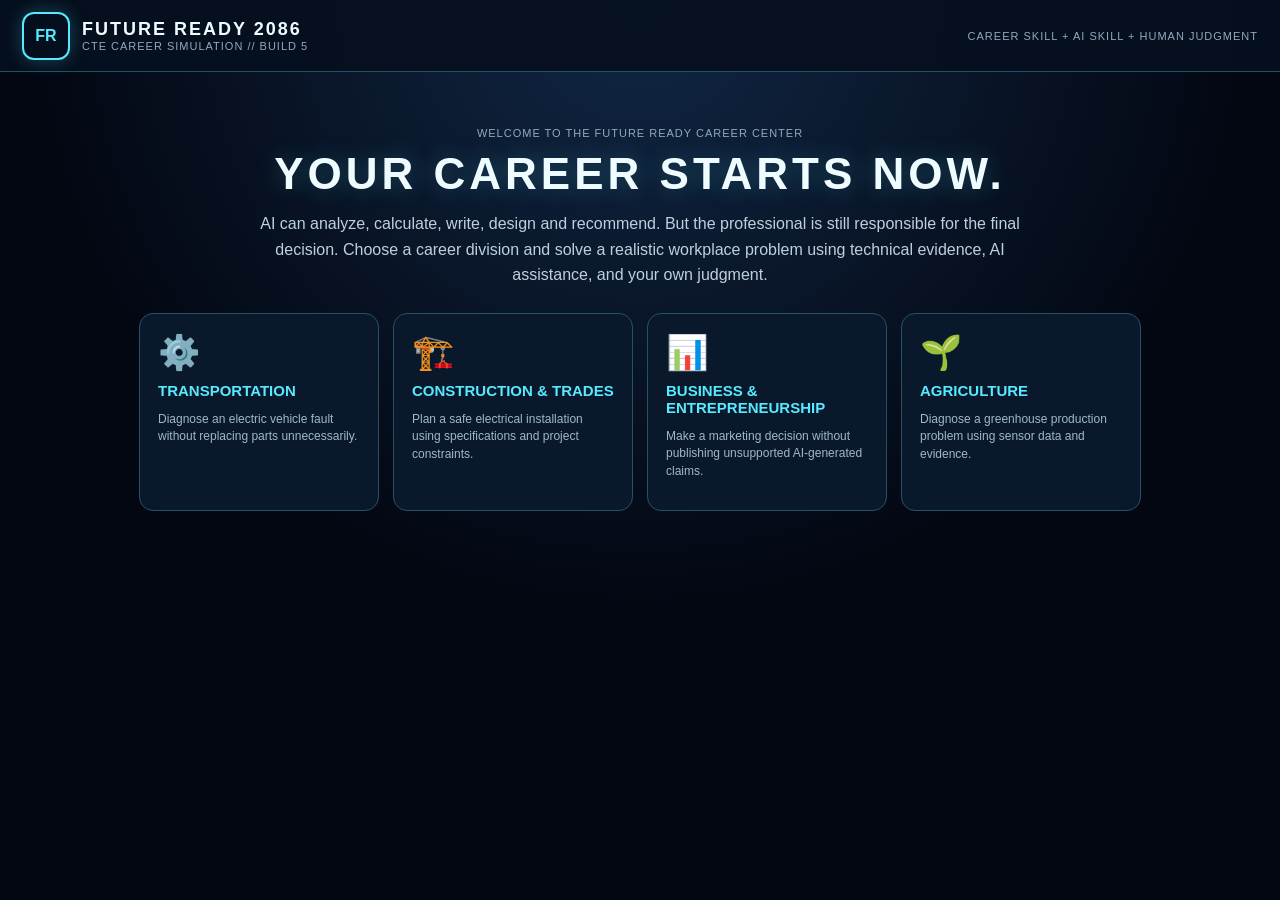
==== commit 70b63e9b: "Update index.html" ====
--- a/index.html
+++ b/index.html
@@ -2,121 +2,92 @@
 <html lang="en">
 <head>
 <meta charset="utf-8"><meta name="viewport" content="width=device-width,initial-scale=1">
-<title>Future Ready 2086 — Colony Architect</title>
+<title>Future Ready 2086 — CTE Career Simulation</title>
 <style>
-:root{--bg:#040914;--p:#081526;--p2:#0d2035;--c:#55eaff;--g:#61ffad;--y:#ffd45d;--r:#ff6578;--t:#ecfbff;--m:#8eaabd}
-*{box-sizing:border-box}body{margin:0;background:#030712;color:var(--t);font-family:Arial,sans-serif;overflow:hidden}
-#app{height:100vh;display:grid;grid-template-rows:70px 1fr 64px}
-header{display:flex;align-items:center;justify-content:space-between;padding:8px 18px;background:#06101e;border-bottom:1px solid #1b5269}
-.brand{display:flex;gap:12px;align-items:center}.logo{width:46px;height:46px;border:2px solid var(--c);border-radius:11px;display:grid;place-items:center;color:var(--c);font-weight:bold;box-shadow:0 0 16px #55eaff55}
+:root{--bg:#030712;--p:#081526;--p2:#0d2035;--c:#56eaff;--g:#62ffad;--y:#ffd45d;--r:#ff6578;--t:#effcff;--m:#91aabd}
+*{box-sizing:border-box}body{margin:0;background:radial-gradient(circle at 50% 0,#112744,#030712 55%);color:var(--t);font-family:Arial,sans-serif;min-height:100vh}
+button{font:inherit}.screen{display:none;min-height:100vh}.screen.active{display:block}
+.top{height:72px;display:flex;align-items:center;justify-content:space-between;padding:10px 22px;background:#06101eee;border-bottom:1px solid #1d5269;position:sticky;top:0;z-index:5}
+.brand{display:flex;gap:12px;align-items:center}.logo{width:48px;height:48px;border:2px solid var(--c);border-radius:12px;display:grid;place-items:center;color:var(--c);font-weight:900;box-shadow:0 0 18px #56eaff44}
 h1{font-size:18px;letter-spacing:2px;margin:0}.sub{font-size:11px;color:var(--m);letter-spacing:1px}
-.stats{display:flex;gap:9px}.stat{min-width:88px;text-align:center;border:1px solid #24526a;background:#09192a;border-radius:9px;padding:6px}.stat b{display:block;color:var(--c);font-size:18px}
-main{display:grid;grid-template-columns:250px 1fr 285px;min-height:0}
-aside{background:#06111f;padding:13px;border-right:1px solid #194057;overflow:auto}aside.right{border-right:0;border-left:1px solid #194057}
-h2{font-size:12px;letter-spacing:2px;color:var(--c);margin:7px 0 10px}
-.objective{border:1px solid var(--c);background:#0b2134;border-radius:11px;padding:12px;box-shadow:0 0 18px #55eaff18}
-.objective b{display:block;color:var(--y);font-size:14px;margin-bottom:7px}.objective p{font-size:12px;line-height:1.45;color:#c1d5df;margin:0}
-.step{padding:10px;margin-top:8px;border:1px solid #23455b;border-radius:8px;background:#0a192a;font-size:11px;color:#9eb7c7}.step.done{border-color:#347d62;color:var(--g)}
-#world{position:relative;overflow:hidden;background:radial-gradient(circle at 50% 30%,#112946,#030813 68%);user-select:none}
-canvas{display:block;width:100%;height:100%}
-#toast{position:absolute;top:15px;left:50%;transform:translateX(-50%);padding:9px 14px;background:#071422e8;border:1px solid var(--c);border-radius:8px;display:none;font-size:12px}
-.shop{display:grid;gap:8px}.card{border:1px solid #285168;background:#0a1a2c;border-radius:9px;padding:10px;cursor:pointer;transition:.15s}.card:hover{border-color:var(--c);transform:translateY(-1px)}.card.selected{border-color:var(--y);box-shadow:0 0 12px #ffd45d33}
-.card b{font-size:12px}.card span{display:block;font-size:10px;color:var(--m);margin-top:5px}.cost{color:var(--y)!important}
-.log{font-size:10px;color:#a5bdcc;line-height:1.5}.log div{padding:5px 0;border-bottom:1px solid #142c3e}
-footer{display:flex;align-items:center;gap:15px;padding:8px 18px;background:#06101e;border-top:1px solid #194057;font-size:12px}
-.bar{height:8px;flex:1;background:#112438;border-radius:10px;overflow:hidden}.bar i{display:block;height:100%;width:0;background:linear-gradient(90deg,#4adfff,#61ffad);transition:.4s}
-button{background:#103047;color:white;border:1px solid #347087;border-radius:8px;padding:9px 13px;cursor:pointer}button:hover{border-color:var(--c)}
-.modal{position:fixed;inset:0;background:#01040bdd;display:none;align-items:center;justify-content:center;z-index:30;padding:18px}.modal.open{display:flex}
-.panel{width:min(700px,95vw);max-height:90vh;overflow:auto;background:#08172a;border:1px solid var(--c);border-radius:16px;padding:22px;box-shadow:0 0 50px #40dfff33}
-.panel h3{color:var(--c);letter-spacing:1px}.hero{text-align:center}.hero h3{font-size:15px;letter-spacing:5px}.hero h4{font-size:42px;margin:8px;color:white;text-shadow:0 0 25px #55eaff}
-.panel p,.panel li{color:#bdd0db;line-height:1.5}.panel textarea{width:100%;height:125px;background:#040b15;border:1px solid #315a70;color:white;border-radius:8px;padding:10px}
-.actions{display:flex;justify-content:flex-end;gap:9px;margin-top:15px}.bigscore{font-size:34px;color:var(--g);font-weight:bold}
-.badge{display:inline-block;border:1px solid #315a70;padding:4px 6px;border-radius:5px;font-size:10px;margin:2px}
-#cursorLabel{position:absolute;pointer-events:none;padding:5px 7px;border-radius:5px;background:#06101edb;border:1px solid #36677d;font-size:10px;display:none}
-@media(max-width:900px){main{grid-template-columns:200px 1fr}.right{display:none}}
+.stats{display:flex;gap:8px}.stat{min-width:92px;text-align:center;padding:6px 10px;background:#09192a;border:1px solid #24526a;border-radius:9px}.stat b{display:block;color:var(--c);font-size:18px}
+.hero{max-width:1050px;margin:0 auto;padding:55px 24px;text-align:center}.hero h2{font-size:44px;letter-spacing:4px;margin:10px 0;text-shadow:0 0 25px #56eaff44}.hero p{max-width:800px;margin:12px auto;color:#bdd1dd;line-height:1.6}
+.primary{background:#10334a;color:white;border:1px solid var(--c);border-radius:9px;padding:12px 20px;cursor:pointer}.primary:hover{background:#17465f}
+.careers{max-width:1050px;margin:25px auto;display:grid;grid-template-columns:repeat(4,1fr);gap:14px}
+.career{background:#09192b;border:1px solid #275168;border-radius:14px;padding:18px;text-align:left;cursor:pointer;transition:.15s}.career:hover{border-color:var(--c);transform:translateY(-3px);box-shadow:0 0 22px #56eaff18}.career .icon{font-size:34px}.career h3{color:var(--c);margin:10px 0 6px;font-size:15px}.career p{font-size:12px;color:#9fb8c8;line-height:1.45}
+.lesson{max-width:1150px;margin:0 auto;padding:25px;display:grid;grid-template-columns:250px 1fr 260px;gap:14px}
+.panel{background:#071526;border:1px solid #21475d;border-radius:12px;padding:15px}.panel h3{font-size:12px;color:var(--c);letter-spacing:2px;margin-top:0}.objective{border-color:var(--c);box-shadow:0 0 16px #56eaff18}.objective strong{color:var(--y);display:block;margin-bottom:8px}.objective p,.small{font-size:12px;line-height:1.5;color:#b8ceda}
+.evidence{padding:10px;border:1px solid #2a5268;border-radius:8px;margin:8px 0;background:#0b1c2e;cursor:pointer}.evidence:hover{border-color:var(--c)}.evidence.seen{border-color:#3d8c6b;background:#0b2928}.evidence b{font-size:12px}.evidence span{display:block;color:#92acbc;font-size:10px;margin-top:4px}
+.workspace{min-height:570px}.jobcard{background:linear-gradient(135deg,#102a40,#0a1728);border:1px solid #326077;border-radius:12px;padding:16px;margin-bottom:12px}.jobcard h2{margin:0 0 7px;font-size:20px}.jobcard p{color:#bdd1dd;line-height:1.5;font-size:13px}
+.ai{border:1px solid #315b72;border-radius:12px;overflow:hidden}.aihead{padding:10px 13px;background:#10283b;color:var(--c);font-size:12px;font-weight:bold}.chat{padding:13px;min-height:140px;background:#050d18}.bubble{max-width:88%;padding:9px 11px;border-radius:9px;margin:7px 0;font-size:12px;line-height:1.45}.bot{background:#10283b}.user{background:#12362f;margin-left:auto}.warning{color:var(--y);font-size:11px;margin:8px 0}
+textarea{width:100%;height:100px;background:#030a13;color:white;border:1px solid #315b72;border-radius:8px;padding:10px;resize:vertical}.row{display:flex;gap:8px;margin-top:8px}.row button,.decision button{flex:1;background:#10283b;color:white;border:1px solid #35677e;border-radius:8px;padding:9px;cursor:pointer}.row button:hover,.decision button:hover{border-color:var(--c)}
+.decision{margin-top:15px;padding-top:13px;border-top:1px solid #24465a}.decision h3{color:var(--y);font-size:13px}.decision button{display:block;width:100%;margin:7px 0;text-align:left}.decision button.correct{border-color:var(--g)}
+.skill{margin:10px 0;font-size:11px}.skillline{height:7px;background:#102235;border-radius:10px;overflow:hidden;margin-top:4px}.skillline i{display:block;height:100%;background:linear-gradient(90deg,#52ddff,#62ffad);width:0;transition:.5s}
+#debrief{position:fixed;inset:0;background:#01040be8;display:none;align-items:center;justify-content:center;z-index:20;padding:20px}#debrief.open{display:flex}.report{width:min(720px,95vw);background:#08172a;border:1px solid var(--c);border-radius:16px;padding:24px;box-shadow:0 0 50px #56eaff33}.report h2{color:var(--c);letter-spacing:2px}.scores{display:grid;grid-template-columns:1fr 1fr;gap:10px}.scorebox{background:#0c2033;border:1px solid #295268;border-radius:9px;padding:12px}.scorebox b{font-size:25px;color:var(--g);display:block}.reportmsg{padding:12px;border-left:3px solid var(--y);background:#0c1b2b;margin:14px 0;color:#c5d7df;font-size:13px;line-height:1.5}
+@media(max-width:900px){.careers{grid-template-columns:1fr 1fr}.lesson{grid-template-columns:1fr}.stats{display:none}}
 </style>
 </head>
 <body>
-<div id="app">
-<header><div class="brand"><div class="logo">FR</div><div><h1>FUTURE READY 2086</h1><div class="sub">COLONY ARCHITECT // BUILD 4</div></div></div>
-<div class="stats"><div class="stat"><b id="credits">500</b>CREDITS</div><div class="stat"><b id="power">0</b>POWER</div><div class="stat"><b id="knowledge">0</b>KNOWLEDGE</div></div></header>
-<main>
-<aside>
-<h2>CURRENT OBJECTIVE</h2><div class="objective"><b id="objTitle">MISSION 01 // POWER THE COLONY</b><p id="objText">Build enough clean-energy infrastructure to produce at least 100 power.</p></div>
-<h2>MISSION PATH</h2>
-<div class="step" id="s1">01 — Establish renewable power</div><div class="step" id="s2">02 — Activate the AI engineer</div><div class="step" id="s3">03 — Construct the learning hub</div><div class="step" id="s4">04 — Colony operational</div>
-<h2>HOW TO PLAY</h2><div class="log"><div>1. Select a structure on the right.</div><div>2. Click an empty construction tile.</div><div>3. Meet the mission requirement.</div><div>4. New systems will unlock.</div></div>
-</aside>
-<div id="world"><canvas id="game"></canvas><div id="toast"></div><div id="cursorLabel"></div></div>
-<aside class="right">
-<h2>CONSTRUCTION</h2><div class="shop">
-<div class="card" data-build="solar"><b>☀ SOLAR ARRAY</b><span>+35 power</span><span class="cost">Cost: 100 credits</span></div>
-<div class="card" data-build="wind"><b>◉ WIND TURBINE</b><span>+50 power</span><span class="cost">Cost: 150 credits</span></div>
-<div class="card" data-build="battery"><b>▣ BATTERY BANK</b><span>Stores energy • +20 power</span><span class="cost">Cost: 80 credits</span></div>
-<div class="card locked" id="hubCard" data-build="hub" style="opacity:.45"><b>⌂ LEARNING HUB 🔒</b><span>Unlock by repairing AI</span><span class="cost">Cost: 120 credits</span></div>
+<section id="home" class="screen active">
+<div class="top"><div class="brand"><div class="logo">FR</div><div><h1>FUTURE READY 2086</h1><div class="sub">CTE CAREER SIMULATION // BUILD 5</div></div></div><div class="sub">CAREER SKILL + AI SKILL + HUMAN JUDGMENT</div></div>
+<div class="hero"><div class="sub">WELCOME TO THE FUTURE READY CAREER CENTER</div><h2>YOUR CAREER STARTS NOW.</h2><p>AI can analyze, calculate, write, design and recommend. But the professional is still responsible for the final decision. Choose a career division and solve a realistic workplace problem using technical evidence, AI assistance, and your own judgment.</p>
+<div class="careers">
+<div class="career" data-career="auto"><div class="icon">⚙️</div><h3>TRANSPORTATION</h3><p>Diagnose an electric vehicle fault without replacing parts unnecessarily.</p></div>
+<div class="career" data-career="construction"><div class="icon">🏗️</div><h3>CONSTRUCTION & TRADES</h3><p>Plan a safe electrical installation using specifications and project constraints.</p></div>
+<div class="career" data-career="business"><div class="icon">📊</div><h3>BUSINESS & ENTREPRENEURSHIP</h3><p>Make a marketing decision without publishing unsupported AI-generated claims.</p></div>
+<div class="career" data-career="ag"><div class="icon">🌱</div><h3>AGRICULTURE</h3><p>Diagnose a greenhouse production problem using sensor data and evidence.</p></div>
+</div></div>
+</section>
+
+<section id="sim" class="screen">
+<div class="top"><div class="brand"><div class="logo">FR</div><div><h1 id="careerTitle">CAREER DIVISION</h1><div class="sub">WORK ORDER // 2086</div></div></div><div class="stats"><div class="stat"><b id="xp">0</b>CAREER XP</div><div class="stat"><b id="evcount">0/3</b>EVIDENCE</div></div></div>
+<div class="lesson">
+<div>
+<div class="panel objective"><h3>CURRENT OBJECTIVE</h3><strong id="objectiveTitle"></strong><p id="objective"></p></div>
+<div class="panel" style="margin-top:12px"><h3>WORKPLACE EVIDENCE</h3><div id="evidence"></div><p class="small">Good professionals gather evidence before making decisions.</p></div>
 </div>
-<h2>COLONY LOG</h2><div id="log" class="log"><div>2086.270 // Architect session initialized.</div><div>Colony site awaiting infrastructure.</div></div>
-</aside>
-</main>
-<footer><b>COLONY DEVELOPMENT</b><div class="bar"><i id="progress"></i></div><span id="pct">0%</span><button id="aiBtn" style="display:none">AI TERMINAL</button><button id="reset">RESET</button></footer>
+<div class="panel workspace">
+<div class="jobcard"><div class="sub" id="role"></div><h2 id="jobTitle"></h2><p id="scenario"></p></div>
+<div class="ai"><div class="aihead">◈ CAREER AI ASSISTANT</div><div class="chat" id="chat"><div class="bubble bot">I can help analyze the problem, but I only know what you tell me. Gather evidence and give me the relevant details.</div></div><div style="padding:12px;background:#081525"><textarea id="prompt" placeholder="Write your request to the AI assistant..."></textarea><div class="row"><button id="hint">PROMPT COACH</button><button id="ask">ASK AI</button></div><div id="promptfeedback" class="warning"></div></div></div>
+<div class="decision"><h3>YOUR PROFESSIONAL DECISION</h3><div id="choices"></div></div>
 </div>
+<div>
+<div class="panel"><h3>FUTURE READY SKILLS</h3>
+<div class="skill">TECHNICAL ACCURACY<div class="skillline"><i id="techbar"></i></div></div>
+<div class="skill">AI COMMUNICATION<div class="skillline"><i id="aibar"></i></div></div>
+<div class="skill">VERIFICATION<div class="skillline"><i id="verifybar"></i></div></div>
+<div class="skill">PROFESSIONAL JUDGMENT<div class="skillline"><i id="judgebar"></i></div></div>
+</div>
+<div class="panel" style="margin-top:12px"><h3>THE RULE</h3><p class="small" style="font-size:14px;color:#eafaff"><b style="color:var(--y)">YOU</b> are responsible for the final decision — not the AI.</p><button id="back" style="width:100%">CHANGE CAREER</button></div>
+</div></div>
+</section>
 
-<div class="modal open" id="intro"><div class="panel hero"><h3>YEAR 2086</h3><h4>WELCOME, ARCHITECT</h4><p>Colony 7 has been established, but it cannot support a community yet. Your job is to transform this empty site into a self-sustaining learning colony.</p><p><b>Your first challenge:</b> build a renewable energy system capable of producing at least <span style="color:#ffd45d">100 POWER</span>.</p><p>You have <b>500 construction credits</b>. Your choices matter.</p><button id="begin">ENTER COLONY</button></div></div>
-
-<div class="modal" id="aiModal"><div class="panel"><h3>MISSION 02 // ACTIVATE THE AI ENGINEER</h3>
-<p>The colony's construction AI cannot interpret its current instruction:</p><p style="border-left:3px solid var(--r);padding:10px;background:#050b14">"Help us build a school."</p>
-<p>Create a stronger prompt telling the AI to design a futuristic learning hub. Include a <b>role</b>, <b>task</b>, <b>context</b>, <b>constraints</b>, and desired <b>output</b>.</p>
-<div><span class="badge">ROLE</span><span class="badge">TASK</span><span class="badge">CONTEXT</span><span class="badge">CONSTRAINTS</span><span class="badge">OUTPUT</span></div>
-<textarea id="prompt" placeholder="Act as a sustainable architect..."></textarea><div id="analysis"></div>
-<div class="actions"><button id="closeAI">CLOSE</button><button id="analyze">ANALYZE PROMPT</button></div></div></div>
-
-<div class="modal" id="win"><div class="panel hero"><h3>COLONY STATUS</h3><h4>OPERATIONAL</h4><p>You established clean power, activated the AI engineer, and constructed the colony's first learning hub.</p><div class="bigscore" id="score">100</div><p>FUTURE READY SCORE</p><button onclick="location.reload()">BUILD AGAIN</button></div></div>
+<div id="debrief"><div class="report"><div class="sub">CAREER PERFORMANCE REPORT</div><h2 id="reportTitle">MISSION COMPLETE</h2><div class="scores">
+<div class="scorebox"><b id="rtech">0%</b>Technical Accuracy</div><div class="scorebox"><b id="rai">0%</b>AI Communication</div><div class="scorebox"><b id="rverify">0%</b>Verification</div><div class="scorebox"><b id="rjudge">0%</b>Professional Judgment</div></div><div class="reportmsg" id="reportmsg"></div><div class="row"><button id="retry">TRY THIS CAREER AGAIN</button><button id="careerCenter" class="primary">CAREER CENTER</button></div></div></div>
 
 <script>
 (function(){
 "use strict";
-const C=document.getElementById("game"),X=C.getContext("2d"),world=document.getElementById("world");
-let W=800,H=600,dpr=window.devicePixelRatio||1,selected=null,hover=-1;
-let st={credits:500,power:0,knowledge:0,ai:false,hub:false,builds:[],mission:1};
-const defs={solar:{name:"Solar Array",cost:100,power:35},wind:{name:"Wind Turbine",cost:150,power:50},battery:{name:"Battery Bank",cost:80,power:20},hub:{name:"Learning Hub",cost:120,power:0}};
-const tiles=[]; for(let r=0;r<4;r++)for(let c=0;c<6;c++)tiles.push({c,r,type:null});
-function resize(){let q=world.getBoundingClientRect();W=q.width;H=q.height;C.width=W*dpr;C.height=H*dpr;X.setTransform(dpr,0,0,dpr,0,0)} addEventListener("resize",resize);resize();
-function log(t){let d=document.createElement("div");d.textContent=t;document.getElementById("log").prepend(d)}
-function toast(t){let e=document.getElementById("toast");e.textContent=t;e.style.display="block";clearTimeout(e._t);e._t=setTimeout(()=>e.style.display="none",1800)}
-function tileRect(i){let t=tiles[i],gw=Math.min(W*.82,720),gh=Math.min(H*.68,440),tw=gw/6,th=gh/4,ox=(W-gw)/2,oy=(H-gh)/2+20;return{x:ox+t.c*tw,y:oy+t.r*th,w:tw,h:th}}
-function update(){
- document.getElementById("credits").textContent=st.credits;document.getElementById("power").textContent=st.power;document.getElementById("knowledge").textContent=st.knowledge;
- let prog=st.hub?100:st.ai?70:st.power>=100?40:Math.min(35,Math.round(st.power/100*35));document.getElementById("progress").style.width=prog+"%";document.getElementById("pct").textContent=prog+"%";
- document.getElementById("s1").className="step "+(st.power>=100?"done":"");document.getElementById("s2").className="step "+(st.ai?"done":"");document.getElementById("s3").className="step "+(st.hub?"done":"");document.getElementById("s4").className="step "+(st.hub?"done":"");
- if(st.power>=100&&!st.ai){st.mission=2;document.getElementById("objTitle").textContent="MISSION 02 // ACTIVATE THE AI ENGINEER";document.getElementById("objText").textContent="Your power grid is online. Open the AI Terminal and create an effective design prompt.";document.getElementById("aiBtn").style.display="inline-block"}
- if(st.ai&&!st.hub){st.mission=3;document.getElementById("objTitle").textContent="MISSION 03 // BUILD THE LEARNING HUB";document.getElementById("objText").textContent="The AI engineer is online. Select the Learning Hub and place it on an empty construction tile.";document.getElementById("hubCard").style.opacity="1";document.querySelector("#hubCard b").textContent="⌂ LEARNING HUB"}
- if(st.hub){document.getElementById("objTitle").textContent="COLONY 7 // OPERATIONAL";document.getElementById("objText").textContent="First development phase complete."}
-}
-function drawIcon(type,x,y,w,h){
- X.save();X.textAlign="center";X.textBaseline="middle";
- if(type==="solar"){X.fillStyle="#17364a";X.fillRect(x+w*.18,y+h*.30,w*.64,h*.35);X.strokeStyle="#55eaff";for(let k=0;k<4;k++){X.beginPath();X.moveTo(x+w*(.18+k*.16),y+h*.30);X.lineTo(x+w*(.18+k*.16),y+h*.65);X.stroke()}X.fillStyle="#ffd45d";X.beginPath();X.arc(x+w*.78,y+h*.2,7,0,7);X.fill()}
- if(type==="wind"){X.strokeStyle="#d5f9ff";X.lineWidth=3;X.beginPath();X.moveTo(x+w/2,y+h*.75);X.lineTo(x+w/2,y+h*.35);X.stroke();X.translate(x+w/2,y+h*.34);for(let a=0;a<3;a++){X.rotate(Math.PI*2/3);X.beginPath();X.moveTo(0,0);X.lineTo(0,-h*.23);X.stroke()}}
- if(type==="battery"){X.fillStyle="#163b36";X.strokeStyle="#61ffad";X.lineWidth=2;X.fillRect(x+w*.28,y+h*.28,w*.44,h*.45);X.strokeRect(x+w*.28,y+h*.28,w*.44,h*.45);X.fillStyle="#61ffad";X.font="bold 22px Arial";X.fillText("⚡",x+w/2,y+h*.51)}
- if(type==="hub"){X.fillStyle="#173b4d";X.strokeStyle="#55eaff";X.lineWidth=2;X.beginPath();X.moveTo(x+w*.2,y+h*.45);X.lineTo(x+w*.5,y+h*.2);X.lineTo(x+w*.8,y+h*.45);X.lineTo(x+w*.8,y+h*.75);X.lineTo(x+w*.2,y+h*.75);X.closePath();X.fill();X.stroke();X.fillStyle="#61ffad";X.fillRect(x+w*.43,y+h*.52,w*.14,h*.23)}
- X.restore()
-}
-function draw(){
- X.clearRect(0,0,W,H);let g=X.createRadialGradient(W/2,H*.35,20,W/2,H*.5,W*.65);g.addColorStop(0,"#102944");g.addColorStop(1,"#030914");X.fillStyle=g;X.fillRect(0,0,W,H);
- X.fillStyle="#8ba8b7";X.font="bold 12px Arial";X.textAlign="center";X.fillText("COLONY 7 DEVELOPMENT ZONE",W/2,32);
- tiles.forEach((t,i)=>{let q=tileRect(i);X.fillStyle=i===hover?"#102d42":"#091a2a";X.strokeStyle=i===hover?"#55eaff":"#1d4960";X.lineWidth=i===hover?2:1;X.fillRect(q.x+4,q.y+4,q.w-8,q.h-8);X.strokeRect(q.x+4,q.y+4,q.w-8,q.h-8);if(t.type)drawIcon(t.type,q.x,q.y,q.w,q.h);else{X.fillStyle="#315368";X.font="10px Arial";X.fillText("BUILD SITE",q.x+q.w/2,q.y+q.h/2)}});
- X.fillStyle="#557485";X.font="10px Arial";X.fillText("Select a structure → click a BUILD SITE to construct",W/2,H-22);
- requestAnimationFrame(draw)
-}
-document.querySelectorAll(".card").forEach(el=>el.addEventListener("click",()=>{let type=el.dataset.build;if(type==="hub"&&!st.ai){toast("LEARNING HUB LOCKED — COMPLETE AI MISSION");return}selected=type;document.querySelectorAll(".card").forEach(x=>x.classList.remove("selected"));el.classList.add("selected");toast("SELECT A BUILD SITE FOR "+defs[type].name.toUpperCase())}));
-C.addEventListener("mousemove",e=>{let r=C.getBoundingClientRect(),mx=e.clientX-r.left,my=e.clientY-r.top;hover=-1;tiles.forEach((t,i)=>{let q=tileRect(i);if(mx>q.x&&mx<q.x+q.w&&my>q.y&&my<q.y+q.h)hover=i})});
-C.addEventListener("mouseleave",()=>hover=-1);
-C.addEventListener("click",()=>{if(hover<0||!selected)return;let t=tiles[hover],d=defs[selected];if(t.type){toast("THAT SITE IS ALREADY OCCUPIED");return}if(st.credits<d.cost){toast("NOT ENOUGH CREDITS");return}t.type=selected;st.credits-=d.cost;st.power+=d.power;st.builds.push(selected);log("Constructed "+d.name+" // -"+d.cost+" credits");if(selected==="hub"){st.hub=true;st.knowledge+=30;log("Learning Hub online.");setTimeout(()=>document.getElementById("win").classList.add("open"),700)}selected=null;document.querySelectorAll(".card").forEach(x=>x.classList.remove("selected"));if(st.power>=100&&st.mission===1){log("Renewable grid requirement achieved.");toast("MISSION 01 COMPLETE — AI TERMINAL UNLOCKED")}update()});
-document.getElementById("begin").onclick=()=>{document.getElementById("intro").classList.remove("open");toast("MISSION 01: BUILD 100 POWER")};
-document.getElementById("reset").onclick=()=>location.reload();
-document.getElementById("aiBtn").onclick=()=>document.getElementById("aiModal").classList.add("open");
-document.getElementById("closeAI").onclick=()=>document.getElementById("aiModal").classList.remove("open");
-document.getElementById("analyze").onclick=()=>{let t=document.getElementById("prompt").value.toLowerCase(),score=0,found=[];let tests=[["ROLE",/(act as|you are|architect|designer|engineer|expert)/],["TASK",/(design|create|plan|build|develop)/],["CONTEXT",/(colony|2086|student|learning|school|community|future)/],["CONSTRAINTS",/(must|include|limit|budget|sustainable|accessible|safe|constraint|energy)/],["OUTPUT",/(list|table|plan|steps|layout|blueprint|format|proposal)/]];tests.forEach(a=>{if(a[1].test(t)){score+=20;found.push(a[0])}});if(t.trim().length<60)score=Math.min(score,60);document.getElementById("analysis").innerHTML='<p>Prompt score: <span class="bigscore">'+score+'</span>/100</p><p>Detected: '+(found.join(" • ")||"none")+'</p>';if(score>=80&&!st.ai){st.ai=true;st.knowledge+=score;log("AI Engineer activated // prompt score "+score);toast("MISSION 02 COMPLETE — LEARNING HUB UNLOCKED");update();setTimeout(()=>document.getElementById("aiModal").classList.remove("open"),1100)}};
-update();requestAnimationFrame(draw);
+const DATA={
+auto:{title:"TRANSPORTATION TECHNOLOGY",role:"ROLE // EV SERVICE TECHNICIAN",job:"Work Order: Rover 4 Power Loss",objectiveTitle:"DIAGNOSE BEFORE YOU REPLACE",objective:"A customer reports power loss during acceleration. Gather the available evidence, use AI as a diagnostic assistant, verify its recommendation, and choose the safest next action.",scenario:"Colony Rover 4 loses power under heavy acceleration. A previous technician suggested replacing the traction battery immediately. Replacement would cost 8,400 credits.",evidence:[
+["Diagnostic Scan","Code P0A80 is stored. No isolation fault codes are present."],["Live Sensor Data","Battery temperature reaches 117°F during heavy acceleration."],["Service History","Battery cooling system was serviced three days ago."]],good:["p0a80","117","cooling"],ai:"Based on the evidence provided, the battery may be degraded, but the elevated temperature and recent cooling-system service make cooling airflow and sensor checks appropriate before authorizing a battery replacement.",choices:[["Replace the traction battery immediately.",false],["Inspect and test the battery cooling system and verify sensor readings before replacing components.",true],["Clear the code and return the vehicle to service.",false]],lesson:"The strongest decision used diagnostic evidence to test a likely cause before authorizing an expensive repair. AI supported the process, but the technician remained responsible for verification."},
+construction:{title:"CONSTRUCTION & SKILLED TRADES",role:"ROLE // ELECTRICAL APPRENTICE",job:"Work Order: Learning Lab Equipment Circuit",objectiveTitle:"DESIGN A SAFE INSTALLATION",objective:"Review the equipment requirements before using AI to recommend an installation plan. Verify the recommendation against the provided specifications.",scenario:"A fabrication lab is adding a new training machine. The supervisor asks you to prepare the installation plan before work begins.",evidence:[
+["Equipment Nameplate","240 V, 32 A maximum operating current."],["Manufacturer Requirement","Dedicated 40 A branch circuit required."],["Project Constraint","Cable run is approximately 55 feet. Installation must follow applicable electrical requirements and supervisor approval."]],good:["240","32","40","55"],ai:"The manufacturer explicitly requires a dedicated 40 A branch circuit. Use that requirement as a project constraint and have conductor size, protection, wiring method, and local code compliance verified by the qualified supervisor before installation.",choices:[["Install a 30 A circuit because normal current is only 32 A.",false],["Plan around the manufacturer's dedicated 40 A requirement and have the installation details verified before work.",true],["Use any available circuit as long as the machine powers on.",false]],lesson:"The equipment specification is authoritative for this simulation. AI can help organize a plan, but it should not override manufacturer requirements, applicable codes, or qualified supervision."},
+business:{title:"BUSINESS & ENTREPRENEURSHIP",role:"ROLE // MARKETING ASSOCIATE",job:"Campaign Review: Solar Backpack",objectiveTitle:"MARKET WITHOUT INVENTING CLAIMS",objective:"Review the product evidence, use AI to draft or evaluate messaging, and decide what claims can responsibly be published.",scenario:"Your startup is launching a solar-powered student backpack. An AI-generated advertisement claims it can 'fully charge any laptop in 20 minutes.' The campaign launches tomorrow.",evidence:[
+["Product Test","Average phone recharge: 2.5 hours in strong sunlight."],["Engineering Note","Laptop charging depends on device, battery size, sunlight, and optional power-bank configuration."],["Marketing Draft","AI copy says: 'Fully charge ANY laptop in just 20 minutes — guaranteed.'"]],good:["2.5","depends","20","guaranteed"],ai:"The proposed 20-minute universal laptop claim is not supported by the supplied test data. A safer campaign should use verified performance information and clearly state relevant conditions or limitations.",choices:[["Publish the AI advertisement because it sounds compelling.",false],["Revise the campaign to use only claims supported by testing and disclose important conditions.",true],["Remove all product performance information from the campaign.",false]],lesson:"Generative AI can produce persuasive language that is not supported by evidence. Workplace AI literacy includes checking claims before they reach customers."},
+ag:{title:"AGRICULTURE & ENVIRONMENTAL SYSTEMS",role:"ROLE // GREENHOUSE TECHNICIAN",job:"Greenhouse Alert: Lettuce Yield Decline",objectiveTitle:"USE DATA BEFORE TREATMENT",objective:"Examine greenhouse data, ask AI to help identify likely causes, then choose what should be checked before changing the crop treatment.",scenario:"Lettuce growth has slowed in Greenhouse Bay 3. A coworker suggests immediately increasing fertilizer concentration.",evidence:[
+["Nutrient Sensor","EC is within the target range for the current crop plan."],["Climate Sensor","Daytime root-zone temperature has risen 8°F over the normal range."],["System Log","Cooling circulation pump shows intermittent flow warnings."]],good:["ec","8","temperature","pump","flow"],ai:"The nutrient reading does not currently indicate a fertilizer shortage. The elevated root-zone temperature and intermittent cooling-flow warnings should be investigated before changing nutrient concentration.",choices:[["Increase fertilizer immediately.",false],["Inspect cooling circulation and confirm root-zone temperature before changing the nutrient plan.",true],["Ignore the sensor data and wait a week.",false]],lesson:"AI is more useful when supplied with relevant sensor evidence. The professional still verifies the physical system before changing production inputs."}
+};
+let key=null,d=null,seen=new Set(),asked=false,usedCoach=false,aiScore=0,verification=0;
+const $=id=>document.getElementById(id);
+function show(id){document.querySelectorAll(".screen").forEach(x=>x.classList.remove("active"));$(id).classList.add("active")}
+document.querySelectorAll(".career").forEach(c=>c.onclick=()=>start(c.dataset.career));
+function start(k){key=k;d=DATA[k];seen=new Set();asked=false;usedCoach=false;aiScore=0;verification=0;$("careerTitle").textContent=d.title;$("role").textContent=d.role;$("jobTitle").textContent=d.job;$("scenario").textContent=d.scenario;$("objectiveTitle").textContent=d.objectiveTitle;$("objective").textContent=d.objective;$("prompt").value="";$("promptfeedback").textContent="";$("chat").innerHTML='<div class="bubble bot">I can help analyze the problem, but I only know what you tell me. Gather evidence and give me the relevant details.</div>';$("evidence").innerHTML="";d.evidence.forEach((e,i)=>{let x=document.createElement("div");x.className="evidence";x.innerHTML="<b>"+e[0]+"</b><span>CLICK TO INSPECT</span>";x.onclick=()=>{seen.add(i);x.classList.add("seen");x.innerHTML="<b>"+e[0]+"</b><span>"+e[1]+"</span>";update()};$("evidence").appendChild(x)});$("choices").innerHTML="";d.choices.forEach((c,i)=>{let b=document.createElement("button");b.textContent=c[0];b.onclick=()=>decide(c[1]);$("choices").appendChild(b)});update();show("sim")}
+function update(){$("evcount").textContent=seen.size+"/3";verification=Math.round(seen.size/3*100);$("verifybar").style.width=verification+"%";$("aibar").style.width=aiScore+"%";$("techbar").style.width=(seen.size?Math.min(70,seen.size*23):0)+"%";$("judgebar").style.width="0%";$("xp").textContent=Math.round((verification+aiScore)/4)}
+$("hint").onclick=()=>{usedCoach=true;$("promptfeedback").innerHTML="PROMPT COACH: Tell the AI <b>what job you need done</b>, then include the <b>specific evidence</b> you gathered, any important <b>limits</b>, and what kind of <b>answer</b> would help you make a decision."};
+$("ask").onclick=()=>{let t=$("prompt").value.trim(),low=t.toLowerCase();if(t.length<15){$("promptfeedback").textContent="Give the AI more information about the workplace problem first.";return}let hits=d.good.filter(w=>low.includes(w)).length;let hasTask=/(diagnos|analy|recommend|plan|evaluate|review|identify|help|determine|inspect)/.test(low);let hasOutput=/(steps|list|procedure|recommendation|plan|checklist|table|first|before)/.test(low);aiScore=Math.min(100,hits*15+(hasTask?20:0)+(hasOutput?15:0)+(t.length>100?10:0));let u=document.createElement("div");u.className="bubble user";u.textContent=t;$("chat").appendChild(u);let b=document.createElement("div");b.className="bubble bot";if(seen.size<2||hits<1)b.textContent="I can offer possibilities, but I don't have enough specific evidence to make this useful. What measurements, specifications, history, or constraints can you provide?";else b.textContent=d.ai;$("chat").appendChild(b);asked=true;$("promptfeedback").textContent=aiScore>=70?"Strong workplace request: you gave the AI useful evidence and direction.":"Useful start. Improve it by including more of the evidence and telling the AI exactly what you need from it.";update();$("chat").scrollTop=$("chat").scrollHeight};
+function decide(correct){let tech=correct?100:35,judge=correct?100:25;if(!asked){aiScore=Math.max(aiScore,20)}let verify=verification;if(correct&&seen.size<2){tech=75;judge=70} $("techbar").style.width=tech+"%";$("judgebar").style.width=judge+"%";$("rtech").textContent=tech+"%";$("rai").textContent=aiScore+"%";$("rverify").textContent=verify+"%";$("rjudge").textContent=judge+"%";let overall=Math.round((tech+aiScore+verify+judge)/4);$("reportTitle").textContent=correct?"WORK ORDER COMPLETE":"DECISION REVIEW";$("reportmsg").innerHTML=d.lesson+"<br><br><b>Overall Future Ready performance: "+overall+"%</b>"+(usedCoach?"<br>Prompt Coach was used during this attempt.":"");$("debrief").classList.add("open")}
+$("retry").onclick=()=>{$("debrief").classList.remove("open");start(key)};$("careerCenter").onclick=()=>{$("debrief").classList.remove("open");show("home")};$("back").onclick=()=>show("home");
 })();
 </script>
 </body></html>
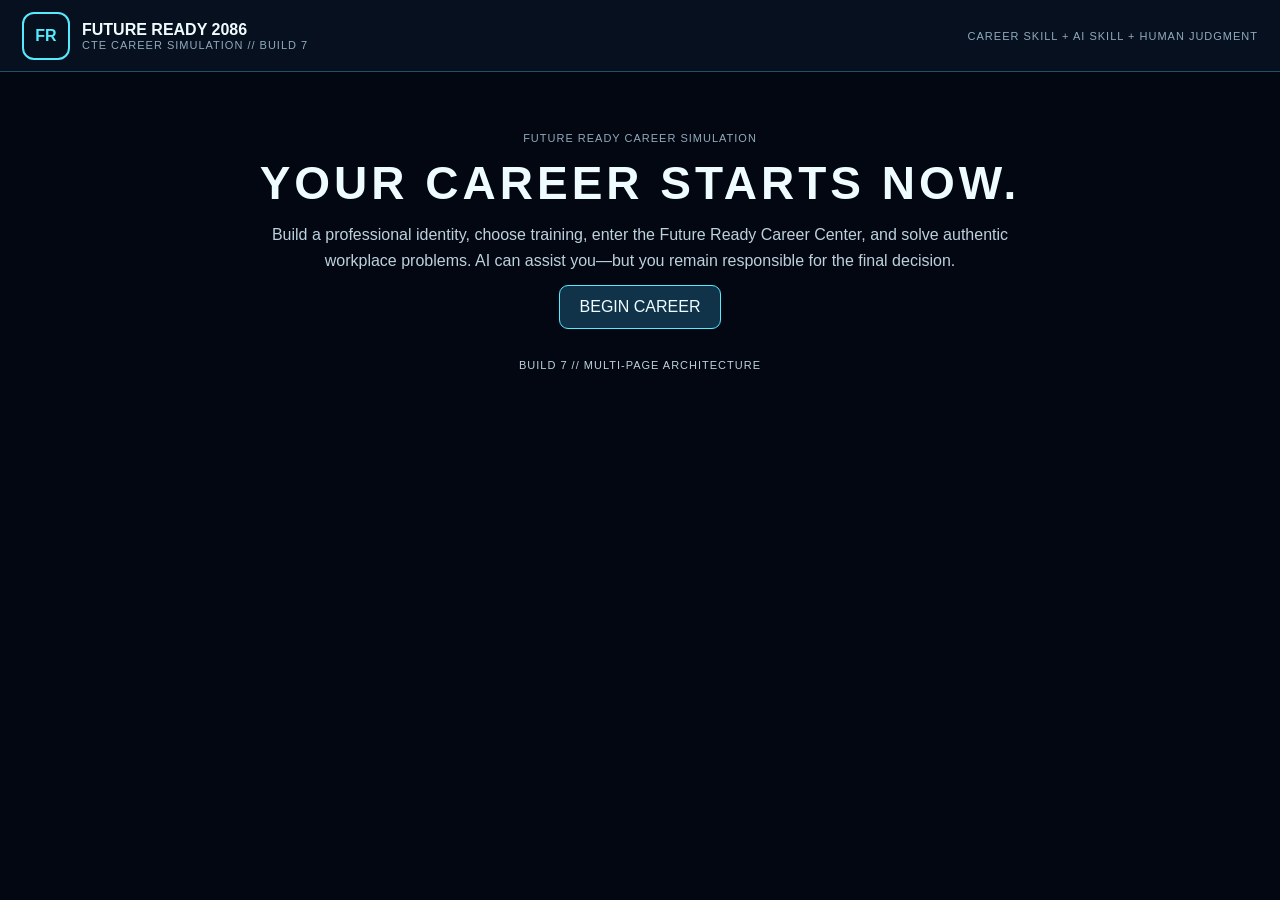
==== commit 49a43df3: "Build 7: convert landing page to multipage architecture" ====
--- a/index.html
+++ b/index.html
@@ -1,93 +1 @@
-<!doctype html>
-<html lang="en">
-<head>
-<meta charset="utf-8"><meta name="viewport" content="width=device-width,initial-scale=1">
-<title>Future Ready 2086 — CTE Career Simulation</title>
-<style>
-:root{--bg:#030712;--p:#081526;--p2:#0d2035;--c:#56eaff;--g:#62ffad;--y:#ffd45d;--r:#ff6578;--t:#effcff;--m:#91aabd}
-*{box-sizing:border-box}body{margin:0;background:radial-gradient(circle at 50% 0,#112744,#030712 55%);color:var(--t);font-family:Arial,sans-serif;min-height:100vh}
-button{font:inherit}.screen{display:none;min-height:100vh}.screen.active{display:block}
-.top{height:72px;display:flex;align-items:center;justify-content:space-between;padding:10px 22px;background:#06101eee;border-bottom:1px solid #1d5269;position:sticky;top:0;z-index:5}
-.brand{display:flex;gap:12px;align-items:center}.logo{width:48px;height:48px;border:2px solid var(--c);border-radius:12px;display:grid;place-items:center;color:var(--c);font-weight:900;box-shadow:0 0 18px #56eaff44}
-h1{font-size:18px;letter-spacing:2px;margin:0}.sub{font-size:11px;color:var(--m);letter-spacing:1px}
-.stats{display:flex;gap:8px}.stat{min-width:92px;text-align:center;padding:6px 10px;background:#09192a;border:1px solid #24526a;border-radius:9px}.stat b{display:block;color:var(--c);font-size:18px}
-.hero{max-width:1050px;margin:0 auto;padding:55px 24px;text-align:center}.hero h2{font-size:44px;letter-spacing:4px;margin:10px 0;text-shadow:0 0 25px #56eaff44}.hero p{max-width:800px;margin:12px auto;color:#bdd1dd;line-height:1.6}
-.primary{background:#10334a;color:white;border:1px solid var(--c);border-radius:9px;padding:12px 20px;cursor:pointer}.primary:hover{background:#17465f}
-.careers{max-width:1050px;margin:25px auto;display:grid;grid-template-columns:repeat(4,1fr);gap:14px}
-.career{background:#09192b;border:1px solid #275168;border-radius:14px;padding:18px;text-align:left;cursor:pointer;transition:.15s}.career:hover{border-color:var(--c);transform:translateY(-3px);box-shadow:0 0 22px #56eaff18}.career .icon{font-size:34px}.career h3{color:var(--c);margin:10px 0 6px;font-size:15px}.career p{font-size:12px;color:#9fb8c8;line-height:1.45}
-.lesson{max-width:1150px;margin:0 auto;padding:25px;display:grid;grid-template-columns:250px 1fr 260px;gap:14px}
-.panel{background:#071526;border:1px solid #21475d;border-radius:12px;padding:15px}.panel h3{font-size:12px;color:var(--c);letter-spacing:2px;margin-top:0}.objective{border-color:var(--c);box-shadow:0 0 16px #56eaff18}.objective strong{color:var(--y);display:block;margin-bottom:8px}.objective p,.small{font-size:12px;line-height:1.5;color:#b8ceda}
-.evidence{padding:10px;border:1px solid #2a5268;border-radius:8px;margin:8px 0;background:#0b1c2e;cursor:pointer}.evidence:hover{border-color:var(--c)}.evidence.seen{border-color:#3d8c6b;background:#0b2928}.evidence b{font-size:12px}.evidence span{display:block;color:#92acbc;font-size:10px;margin-top:4px}
-.workspace{min-height:570px}.jobcard{background:linear-gradient(135deg,#102a40,#0a1728);border:1px solid #326077;border-radius:12px;padding:16px;margin-bottom:12px}.jobcard h2{margin:0 0 7px;font-size:20px}.jobcard p{color:#bdd1dd;line-height:1.5;font-size:13px}
-.ai{border:1px solid #315b72;border-radius:12px;overflow:hidden}.aihead{padding:10px 13px;background:#10283b;color:var(--c);font-size:12px;font-weight:bold}.chat{padding:13px;min-height:140px;background:#050d18}.bubble{max-width:88%;padding:9px 11px;border-radius:9px;margin:7px 0;font-size:12px;line-height:1.45}.bot{background:#10283b}.user{background:#12362f;margin-left:auto}.warning{color:var(--y);font-size:11px;margin:8px 0}
-textarea{width:100%;height:100px;background:#030a13;color:white;border:1px solid #315b72;border-radius:8px;padding:10px;resize:vertical}.row{display:flex;gap:8px;margin-top:8px}.row button,.decision button{flex:1;background:#10283b;color:white;border:1px solid #35677e;border-radius:8px;padding:9px;cursor:pointer}.row button:hover,.decision button:hover{border-color:var(--c)}
-.decision{margin-top:15px;padding-top:13px;border-top:1px solid #24465a}.decision h3{color:var(--y);font-size:13px}.decision button{display:block;width:100%;margin:7px 0;text-align:left}.decision button.correct{border-color:var(--g)}
-.skill{margin:10px 0;font-size:11px}.skillline{height:7px;background:#102235;border-radius:10px;overflow:hidden;margin-top:4px}.skillline i{display:block;height:100%;background:linear-gradient(90deg,#52ddff,#62ffad);width:0;transition:.5s}
-#debrief{position:fixed;inset:0;background:#01040be8;display:none;align-items:center;justify-content:center;z-index:20;padding:20px}#debrief.open{display:flex}.report{width:min(720px,95vw);background:#08172a;border:1px solid var(--c);border-radius:16px;padding:24px;box-shadow:0 0 50px #56eaff33}.report h2{color:var(--c);letter-spacing:2px}.scores{display:grid;grid-template-columns:1fr 1fr;gap:10px}.scorebox{background:#0c2033;border:1px solid #295268;border-radius:9px;padding:12px}.scorebox b{font-size:25px;color:var(--g);display:block}.reportmsg{padding:12px;border-left:3px solid var(--y);background:#0c1b2b;margin:14px 0;color:#c5d7df;font-size:13px;line-height:1.5}
-@media(max-width:900px){.careers{grid-template-columns:1fr 1fr}.lesson{grid-template-columns:1fr}.stats{display:none}}
-</style>
-</head>
-<body>
-<section id="home" class="screen active">
-<div class="top"><div class="brand"><div class="logo">FR</div><div><h1>FUTURE READY 2086</h1><div class="sub">CTE CAREER SIMULATION // BUILD 5</div></div></div><div class="sub">CAREER SKILL + AI SKILL + HUMAN JUDGMENT</div></div>
-<div class="hero"><div class="sub">WELCOME TO THE FUTURE READY CAREER CENTER</div><h2>YOUR CAREER STARTS NOW.</h2><p>AI can analyze, calculate, write, design and recommend. But the professional is still responsible for the final decision. Choose a career division and solve a realistic workplace problem using technical evidence, AI assistance, and your own judgment.</p>
-<div class="careers">
-<div class="career" data-career="auto"><div class="icon">⚙️</div><h3>TRANSPORTATION</h3><p>Diagnose an electric vehicle fault without replacing parts unnecessarily.</p></div>
-<div class="career" data-career="construction"><div class="icon">🏗️</div><h3>CONSTRUCTION & TRADES</h3><p>Plan a safe electrical installation using specifications and project constraints.</p></div>
-<div class="career" data-career="business"><div class="icon">📊</div><h3>BUSINESS & ENTREPRENEURSHIP</h3><p>Make a marketing decision without publishing unsupported AI-generated claims.</p></div>
-<div class="career" data-career="ag"><div class="icon">🌱</div><h3>AGRICULTURE</h3><p>Diagnose a greenhouse production problem using sensor data and evidence.</p></div>
-</div></div>
-</section>
-
-<section id="sim" class="screen">
-<div class="top"><div class="brand"><div class="logo">FR</div><div><h1 id="careerTitle">CAREER DIVISION</h1><div class="sub">WORK ORDER // 2086</div></div></div><div class="stats"><div class="stat"><b id="xp">0</b>CAREER XP</div><div class="stat"><b id="evcount">0/3</b>EVIDENCE</div></div></div>
-<div class="lesson">
-<div>
-<div class="panel objective"><h3>CURRENT OBJECTIVE</h3><strong id="objectiveTitle"></strong><p id="objective"></p></div>
-<div class="panel" style="margin-top:12px"><h3>WORKPLACE EVIDENCE</h3><div id="evidence"></div><p class="small">Good professionals gather evidence before making decisions.</p></div>
-</div>
-<div class="panel workspace">
-<div class="jobcard"><div class="sub" id="role"></div><h2 id="jobTitle"></h2><p id="scenario"></p></div>
-<div class="ai"><div class="aihead">◈ CAREER AI ASSISTANT</div><div class="chat" id="chat"><div class="bubble bot">I can help analyze the problem, but I only know what you tell me. Gather evidence and give me the relevant details.</div></div><div style="padding:12px;background:#081525"><textarea id="prompt" placeholder="Write your request to the AI assistant..."></textarea><div class="row"><button id="hint">PROMPT COACH</button><button id="ask">ASK AI</button></div><div id="promptfeedback" class="warning"></div></div></div>
-<div class="decision"><h3>YOUR PROFESSIONAL DECISION</h3><div id="choices"></div></div>
-</div>
-<div>
-<div class="panel"><h3>FUTURE READY SKILLS</h3>
-<div class="skill">TECHNICAL ACCURACY<div class="skillline"><i id="techbar"></i></div></div>
-<div class="skill">AI COMMUNICATION<div class="skillline"><i id="aibar"></i></div></div>
-<div class="skill">VERIFICATION<div class="skillline"><i id="verifybar"></i></div></div>
-<div class="skill">PROFESSIONAL JUDGMENT<div class="skillline"><i id="judgebar"></i></div></div>
-</div>
-<div class="panel" style="margin-top:12px"><h3>THE RULE</h3><p class="small" style="font-size:14px;color:#eafaff"><b style="color:var(--y)">YOU</b> are responsible for the final decision — not the AI.</p><button id="back" style="width:100%">CHANGE CAREER</button></div>
-</div></div>
-</section>
-
-<div id="debrief"><div class="report"><div class="sub">CAREER PERFORMANCE REPORT</div><h2 id="reportTitle">MISSION COMPLETE</h2><div class="scores">
-<div class="scorebox"><b id="rtech">0%</b>Technical Accuracy</div><div class="scorebox"><b id="rai">0%</b>AI Communication</div><div class="scorebox"><b id="rverify">0%</b>Verification</div><div class="scorebox"><b id="rjudge">0%</b>Professional Judgment</div></div><div class="reportmsg" id="reportmsg"></div><div class="row"><button id="retry">TRY THIS CAREER AGAIN</button><button id="careerCenter" class="primary">CAREER CENTER</button></div></div></div>
-
-<script>
-(function(){
-"use strict";
-const DATA={
-auto:{title:"TRANSPORTATION TECHNOLOGY",role:"ROLE // EV SERVICE TECHNICIAN",job:"Work Order: Rover 4 Power Loss",objectiveTitle:"DIAGNOSE BEFORE YOU REPLACE",objective:"A customer reports power loss during acceleration. Gather the available evidence, use AI as a diagnostic assistant, verify its recommendation, and choose the safest next action.",scenario:"Colony Rover 4 loses power under heavy acceleration. A previous technician suggested replacing the traction battery immediately. Replacement would cost 8,400 credits.",evidence:[
-["Diagnostic Scan","Code P0A80 is stored. No isolation fault codes are present."],["Live Sensor Data","Battery temperature reaches 117°F during heavy acceleration."],["Service History","Battery cooling system was serviced three days ago."]],good:["p0a80","117","cooling"],ai:"Based on the evidence provided, the battery may be degraded, but the elevated temperature and recent cooling-system service make cooling airflow and sensor checks appropriate before authorizing a battery replacement.",choices:[["Replace the traction battery immediately.",false],["Inspect and test the battery cooling system and verify sensor readings before replacing components.",true],["Clear the code and return the vehicle to service.",false]],lesson:"The strongest decision used diagnostic evidence to test a likely cause before authorizing an expensive repair. AI supported the process, but the technician remained responsible for verification."},
-construction:{title:"CONSTRUCTION & SKILLED TRADES",role:"ROLE // ELECTRICAL APPRENTICE",job:"Work Order: Learning Lab Equipment Circuit",objectiveTitle:"DESIGN A SAFE INSTALLATION",objective:"Review the equipment requirements before using AI to recommend an installation plan. Verify the recommendation against the provided specifications.",scenario:"A fabrication lab is adding a new training machine. The supervisor asks you to prepare the installation plan before work begins.",evidence:[
-["Equipment Nameplate","240 V, 32 A maximum operating current."],["Manufacturer Requirement","Dedicated 40 A branch circuit required."],["Project Constraint","Cable run is approximately 55 feet. Installation must follow applicable electrical requirements and supervisor approval."]],good:["240","32","40","55"],ai:"The manufacturer explicitly requires a dedicated 40 A branch circuit. Use that requirement as a project constraint and have conductor size, protection, wiring method, and local code compliance verified by the qualified supervisor before installation.",choices:[["Install a 30 A circuit because normal current is only 32 A.",false],["Plan around the manufacturer's dedicated 40 A requirement and have the installation details verified before work.",true],["Use any available circuit as long as the machine powers on.",false]],lesson:"The equipment specification is authoritative for this simulation. AI can help organize a plan, but it should not override manufacturer requirements, applicable codes, or qualified supervision."},
-business:{title:"BUSINESS & ENTREPRENEURSHIP",role:"ROLE // MARKETING ASSOCIATE",job:"Campaign Review: Solar Backpack",objectiveTitle:"MARKET WITHOUT INVENTING CLAIMS",objective:"Review the product evidence, use AI to draft or evaluate messaging, and decide what claims can responsibly be published.",scenario:"Your startup is launching a solar-powered student backpack. An AI-generated advertisement claims it can 'fully charge any laptop in 20 minutes.' The campaign launches tomorrow.",evidence:[
-["Product Test","Average phone recharge: 2.5 hours in strong sunlight."],["Engineering Note","Laptop charging depends on device, battery size, sunlight, and optional power-bank configuration."],["Marketing Draft","AI copy says: 'Fully charge ANY laptop in just 20 minutes — guaranteed.'"]],good:["2.5","depends","20","guaranteed"],ai:"The proposed 20-minute universal laptop claim is not supported by the supplied test data. A safer campaign should use verified performance information and clearly state relevant conditions or limitations.",choices:[["Publish the AI advertisement because it sounds compelling.",false],["Revise the campaign to use only claims supported by testing and disclose important conditions.",true],["Remove all product performance information from the campaign.",false]],lesson:"Generative AI can produce persuasive language that is not supported by evidence. Workplace AI literacy includes checking claims before they reach customers."},
-ag:{title:"AGRICULTURE & ENVIRONMENTAL SYSTEMS",role:"ROLE // GREENHOUSE TECHNICIAN",job:"Greenhouse Alert: Lettuce Yield Decline",objectiveTitle:"USE DATA BEFORE TREATMENT",objective:"Examine greenhouse data, ask AI to help identify likely causes, then choose what should be checked before changing the crop treatment.",scenario:"Lettuce growth has slowed in Greenhouse Bay 3. A coworker suggests immediately increasing fertilizer concentration.",evidence:[
-["Nutrient Sensor","EC is within the target range for the current crop plan."],["Climate Sensor","Daytime root-zone temperature has risen 8°F over the normal range."],["System Log","Cooling circulation pump shows intermittent flow warnings."]],good:["ec","8","temperature","pump","flow"],ai:"The nutrient reading does not currently indicate a fertilizer shortage. The elevated root-zone temperature and intermittent cooling-flow warnings should be investigated before changing nutrient concentration.",choices:[["Increase fertilizer immediately.",false],["Inspect cooling circulation and confirm root-zone temperature before changing the nutrient plan.",true],["Ignore the sensor data and wait a week.",false]],lesson:"AI is more useful when supplied with relevant sensor evidence. The professional still verifies the physical system before changing production inputs."}
-};
-let key=null,d=null,seen=new Set(),asked=false,usedCoach=false,aiScore=0,verification=0;
-const $=id=>document.getElementById(id);
-function show(id){document.querySelectorAll(".screen").forEach(x=>x.classList.remove("active"));$(id).classList.add("active")}
-document.querySelectorAll(".career").forEach(c=>c.onclick=()=>start(c.dataset.career));
-function start(k){key=k;d=DATA[k];seen=new Set();asked=false;usedCoach=false;aiScore=0;verification=0;$("careerTitle").textContent=d.title;$("role").textContent=d.role;$("jobTitle").textContent=d.job;$("scenario").textContent=d.scenario;$("objectiveTitle").textContent=d.objectiveTitle;$("objective").textContent=d.objective;$("prompt").value="";$("promptfeedback").textContent="";$("chat").innerHTML='<div class="bubble bot">I can help analyze the problem, but I only know what you tell me. Gather evidence and give me the relevant details.</div>';$("evidence").innerHTML="";d.evidence.forEach((e,i)=>{let x=document.createElement("div");x.className="evidence";x.innerHTML="<b>"+e[0]+"</b><span>CLICK TO INSPECT</span>";x.onclick=()=>{seen.add(i);x.classList.add("seen");x.innerHTML="<b>"+e[0]+"</b><span>"+e[1]+"</span>";update()};$("evidence").appendChild(x)});$("choices").innerHTML="";d.choices.forEach((c,i)=>{let b=document.createElement("button");b.textContent=c[0];b.onclick=()=>decide(c[1]);$("choices").appendChild(b)});update();show("sim")}
-function update(){$("evcount").textContent=seen.size+"/3";verification=Math.round(seen.size/3*100);$("verifybar").style.width=verification+"%";$("aibar").style.width=aiScore+"%";$("techbar").style.width=(seen.size?Math.min(70,seen.size*23):0)+"%";$("judgebar").style.width="0%";$("xp").textContent=Math.round((verification+aiScore)/4)}
-$("hint").onclick=()=>{usedCoach=true;$("promptfeedback").innerHTML="PROMPT COACH: Tell the AI <b>what job you need done</b>, then include the <b>specific evidence</b> you gathered, any important <b>limits</b>, and what kind of <b>answer</b> would help you make a decision."};
-$("ask").onclick=()=>{let t=$("prompt").value.trim(),low=t.toLowerCase();if(t.length<15){$("promptfeedback").textContent="Give the AI more information about the workplace problem first.";return}let hits=d.good.filter(w=>low.includes(w)).length;let hasTask=/(diagnos|analy|recommend|plan|evaluate|review|identify|help|determine|inspect)/.test(low);let hasOutput=/(steps|list|procedure|recommendation|plan|checklist|table|first|before)/.test(low);aiScore=Math.min(100,hits*15+(hasTask?20:0)+(hasOutput?15:0)+(t.length>100?10:0));let u=document.createElement("div");u.className="bubble user";u.textContent=t;$("chat").appendChild(u);let b=document.createElement("div");b.className="bubble bot";if(seen.size<2||hits<1)b.textContent="I can offer possibilities, but I don't have enough specific evidence to make this useful. What measurements, specifications, history, or constraints can you provide?";else b.textContent=d.ai;$("chat").appendChild(b);asked=true;$("promptfeedback").textContent=aiScore>=70?"Strong workplace request: you gave the AI useful evidence and direction.":"Useful start. Improve it by including more of the evidence and telling the AI exactly what you need from it.";update();$("chat").scrollTop=$("chat").scrollHeight};
-function decide(correct){let tech=correct?100:35,judge=correct?100:25;if(!asked){aiScore=Math.max(aiScore,20)}let verify=verification;if(correct&&seen.size<2){tech=75;judge=70} $("techbar").style.width=tech+"%";$("judgebar").style.width=judge+"%";$("rtech").textContent=tech+"%";$("rai").textContent=aiScore+"%";$("rverify").textContent=verify+"%";$("rjudge").textContent=judge+"%";let overall=Math.round((tech+aiScore+verify+judge)/4);$("reportTitle").textContent=correct?"WORK ORDER COMPLETE":"DECISION REVIEW";$("reportmsg").innerHTML=d.lesson+"<br><br><b>Overall Future Ready performance: "+overall+"%</b>"+(usedCoach?"<br>Prompt Coach was used during this attempt.":"");$("debrief").classList.add("open")}
-$("retry").onclick=()=>{$("debrief").classList.remove("open");start(key)};$("careerCenter").onclick=()=>{$("debrief").classList.remove("open");show("home")};$("back").onclick=()=>show("home");
-})();
-</script>
-</body></html>
+<!doctype html><html><head><meta charset="utf-8"><meta name="viewport" content="width=device-width,initial-scale=1"><title>Future Ready 2086</title><link rel="stylesheet" href="css/main.css"></head><body><div class="top"><div class="brand"><div class="logo">FR</div><div><b>FUTURE READY 2086</b><div class="sub">CTE CAREER SIMULATION // BUILD 7</div></div></div><div class="sub">CAREER SKILL + AI SKILL + HUMAN JUDGMENT</div></div><main class="hero"><div class="sub">FUTURE READY CAREER SIMULATION</div><h1>YOUR CAREER STARTS NOW.</h1><p>Build a professional identity, choose training, enter the Future Ready Career Center, and solve authentic workplace problems. AI can assist you—but you remain responsible for the final decision.</p><a class="btn" href="character.html">BEGIN CAREER</a><p class="sub" style="margin-top:28px">BUILD 7 // MULTI-PAGE ARCHITECTURE</p></main><script src="js/storage.js"></script></body></html>
--- a/css/main.css
+++ b/css/main.css
@@ -0,0 +1 @@
+*{box-sizing:border-box}body{margin:0;background:#030712;color:#effcff;font-family:Arial,sans-serif;min-height:100vh}a{color:inherit;text-decoration:none}.top{height:72px;display:flex;align-items:center;justify-content:space-between;padding:10px 22px;background:#06101e;border-bottom:1px solid #1d5269}.brand{display:flex;gap:12px;align-items:center}.logo{width:48px;height:48px;border:2px solid #56eaff;border-radius:12px;display:grid;place-items:center;color:#56eaff;font-weight:900}.sub{font-size:11px;color:#91aabd;letter-spacing:1px}.hero{max-width:1100px;margin:auto;padding:60px 24px;text-align:center}.hero h1{font-size:46px;letter-spacing:4px;margin:12px}.hero p{max-width:800px;margin:12px auto;color:#bdd1dd;line-height:1.6}.btn{display:inline-block;background:#10334a;border:1px solid #56eaff;border-radius:9px;padding:12px 20px;cursor:pointer}.btn:hover{background:#17465f}.cards{max-width:1100px;margin:20px auto;display:grid;grid-template-columns:repeat(4,1fr);gap:14px}.card{background:#09192b;border:1px solid #275168;border-radius:14px;padding:18px;cursor:pointer}.card:hover{border-color:#56eaff;transform:translateY(-2px)}.card h3{color:#56eaff}.panel{background:#071526;border:1px solid #21475d;border-radius:12px;padding:18px}.wrap{max-width:1100px;margin:25px auto;padding:0 20px}.grid2{display:grid;grid-template-columns:1fr 1fr;gap:16px}.muted{color:#91aabd}.yellow{color:#ffd45d}@media(max-width:850px){.cards,.grid2{grid-template-columns:1fr 1fr}}@media(max-width:550px){.cards,.grid2{grid-template-columns:1fr}}
